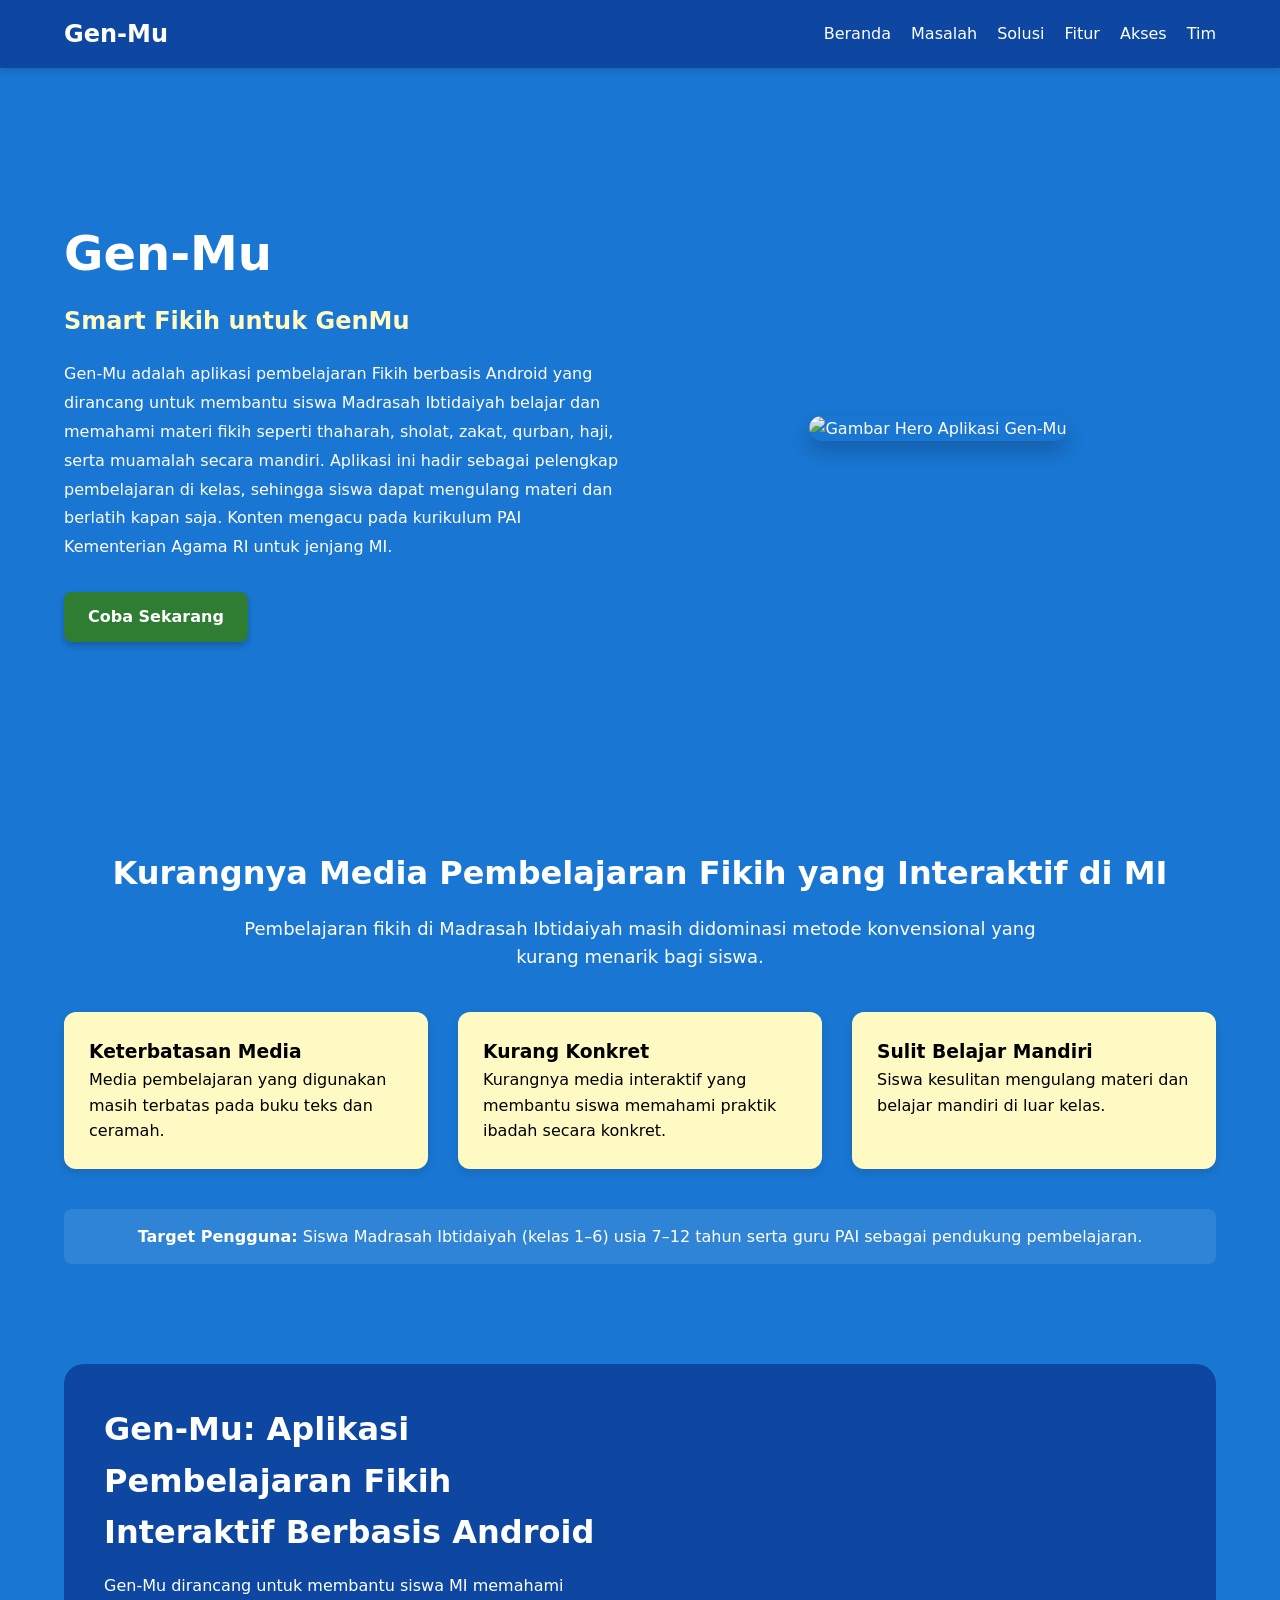
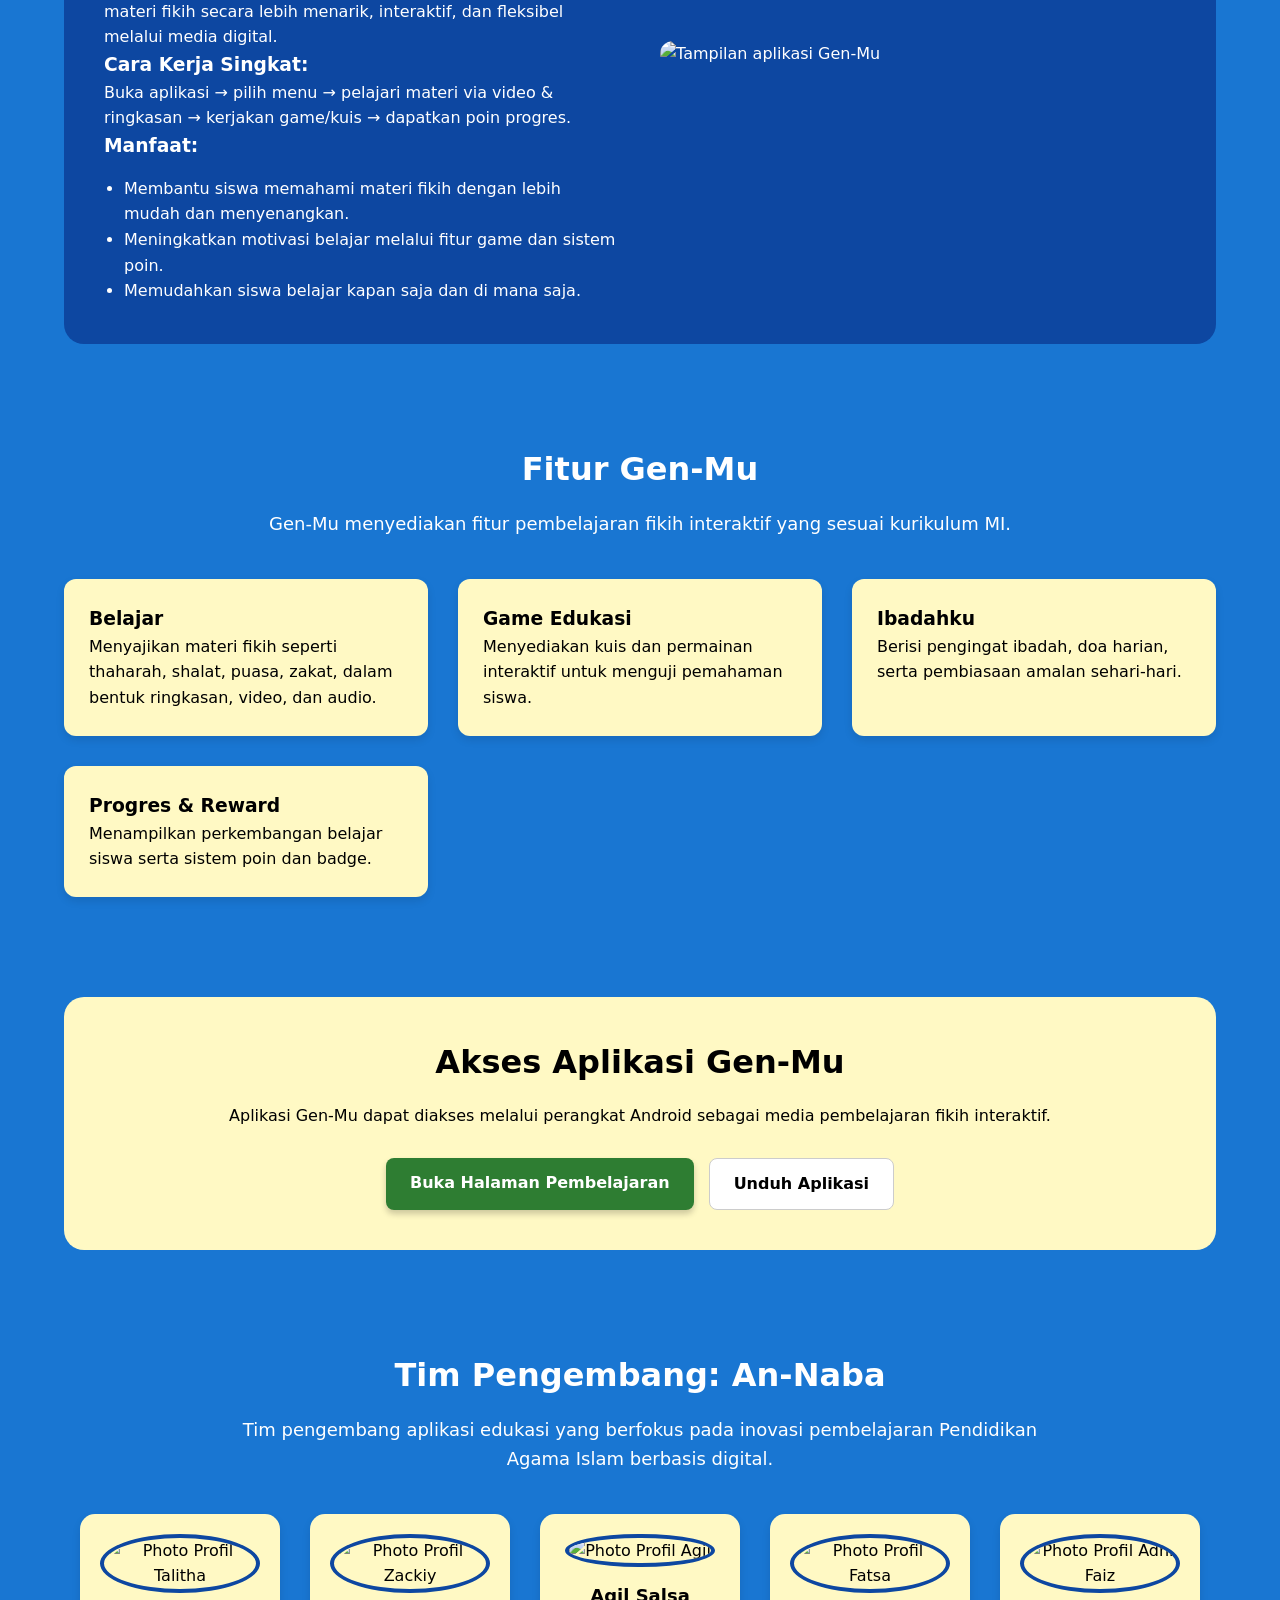
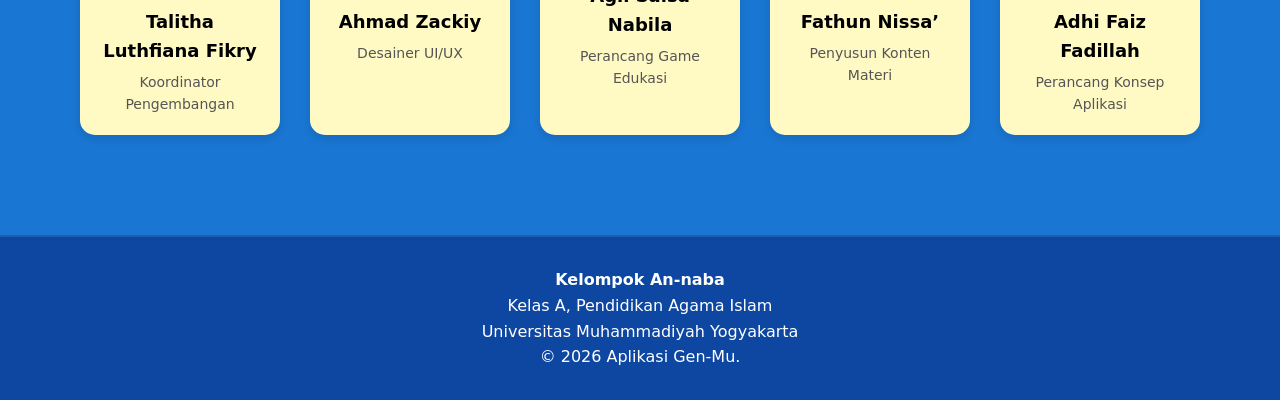
==== index.html @ 070e6cbf "Add files via upload" ====
<!DOCTYPE html>
<html lang="id">
<head>
    <meta charset="UTF-8">
    <meta name="viewport" content="width=device-width, initial-scale=1.0">
    <title>Gen-Mu | Smart Fikih untuk GenMu</title>
    <link rel="stylesheet" href="style.css">
</head>
<body>

    <nav class="navbar fade-in">
        <div class="logo">Gen-Mu</div>
        <div class="hamburger" id="hamburger">
            <span></span>
            <span></span>
            <span></span>
        </div>
        <ul class="nav-links" id="nav-links">
            <li><a href="#hero">Beranda</a></li>
            <li><a href="#masalah">Masalah</a></li>
            <li><a href="#solusi">Solusi</a></li>
            <li><a href="#fitur">Fitur</a></li>
            <li><a href="#akses">Akses</a></li>
            <li><a href="#tim">Tim</a></li>
        </ul>
    </nav>

    <section id="hero" class="hero fade-in">
        <div class="hero-content">
            <h1>Gen-Mu</h1>
            <h2>Smart Fikih untuk GenMu</h2>
            <p>Gen-Mu adalah aplikasi pembelajaran Fikih berbasis Android yang dirancang untuk membantu siswa Madrasah Ibtidaiyah belajar dan memahami materi fikih seperti thaharah, sholat, zakat, qurban, haji, serta muamalah secara mandiri. Aplikasi ini hadir sebagai pelengkap pembelajaran di kelas, sehingga siswa dapat mengulang materi dan berlatih kapan saja. Konten mengacu pada kurikulum PAI Kementerian Agama RI untuk jenjang MI.</p>
            <a href="#akses" class="btn btn-primary">Coba Sekarang</a>
        </div>
        <div class="hero-image">
            <img src="https://i.ibb.co.com/1fDVcxxZ/Mockup-1.png" alt="Gambar Hero Aplikasi Gen-Mu">
        </div>
    </section>

    <section id="masalah" class="masalah fade-in">
        <h2 class="section-title">Kurangnya Media Pembelajaran Fikih yang Interaktif di MI</h2>
        <p class="section-subtitle">Pembelajaran fikih di Madrasah Ibtidaiyah masih didominasi metode konvensional yang kurang menarik bagi siswa.</p>
        
        <div class="card-container">
            <div class="card">
                <h3>Keterbatasan Media</h3>
                <p>Media pembelajaran yang digunakan masih terbatas pada buku teks dan ceramah.</p>
            </div>
            <div class="card">
                <h3>Kurang Konkret</h3>
                <p>Kurangnya media interaktif yang membantu siswa memahami praktik ibadah secara konkret.</p>
            </div>
            <div class="card">
                <h3>Sulit Belajar Mandiri</h3>
                <p>Siswa kesulitan mengulang materi dan belajar mandiri di luar kelas.</p>
            </div>
        </div>
        <div class="target-pengguna">
            <strong>Target Pengguna:</strong> Siswa Madrasah Ibtidaiyah (kelas 1–6) usia 7–12 tahun serta guru PAI sebagai pendukung pembelajaran.
        </div>
    </section>

    <section id="solusi" class="solusi fade-in">
        <div class="solusi-content">
            <h2 class="section-title left-align">Gen-Mu: Aplikasi Pembelajaran Fikih Interaktif Berbasis Android</h2>
            <p>Gen-Mu dirancang untuk membantu siswa MI memahami materi fikih secara lebih menarik, interaktif, dan fleksibel melalui media digital.</p>
            
            <h3>Cara Kerja Singkat:</h3>
            <p>Buka aplikasi → pilih menu → pelajari materi via video & ringkasan → kerjakan game/kuis → dapatkan poin progres.</p>
            
            <h3>Manfaat:</h3>
            <ul>
                <li>Membantu siswa memahami materi fikih dengan lebih mudah dan menyenangkan.</li>
                <li>Meningkatkan motivasi belajar melalui fitur game dan sistem poin.</li>
                <li>Memudahkan siswa belajar kapan saja dan di mana saja.</li>
            </ul>
        </div>
        <div class="solusi-image">
            <img src="https://i.ibb.co.com/7tyzKcLX/Mockup.png" alt="Tampilan aplikasi Gen-Mu">
        </div>
    </section>

    <section id="fitur" class="fitur fade-in">
        <h2 class="section-title">Fitur Gen-Mu</h2>
        <p class="section-subtitle">Gen-Mu menyediakan fitur pembelajaran fikih interaktif yang sesuai kurikulum MI.</p>
        
        <div class="grid-container">
            <div class="card">
                <h3>Belajar</h3>
                <p>Menyajikan materi fikih seperti thaharah, shalat, puasa, zakat, dalam bentuk ringkasan, video, dan audio.</p>
            </div>
            <div class="card">
                <h3>Game Edukasi</h3>
                <p>Menyediakan kuis dan permainan interaktif untuk menguji pemahaman siswa.</p>
            </div>
            <div class="card">
                <h3>Ibadahku</h3>
                <p>Berisi pengingat ibadah, doa harian, serta pembiasaan amalan sehari-hari.</p>
            </div>
            <div class="card">
                <h3>Progres & Reward</h3>
                <p>Menampilkan perkembangan belajar siswa serta sistem poin dan badge.</p>
            </div>
        </div>
    </section>

    <section id="akses" class="akses fade-in">
        <h2 class="section-title">Akses Aplikasi Gen-Mu</h2>
        <p>Aplikasi Gen-Mu dapat diakses melalui perangkat Android sebagai media pembelajaran fikih interaktif.</p>
        <div class="btn-group">
            <a href="belajar.html" class="btn btn-primary">Buka Halaman Pembelajaran</a>
            <a href="#" class="btn btn-secondary">Unduh Aplikasi</a>
        </div>
    </section>

    <section id="tim" class="tim fade-in">
        <h2 class="section-title">Tim Pengembang: An-Naba</h2>
        <p class="section-subtitle">Tim pengembang aplikasi edukasi yang berfokus pada inovasi pembelajaran Pendidikan Agama Islam berbasis digital.</p>
        
        <div class="team-container">
            <div class="team-card">
                <img src="https://i.ibb.co.com/bgSdx4kd/Gambar-Whats-App-2025-11-27-pukul-20-53-47-1bafa72e-1.jpg" alt="Photo Profil Talitha">
                <h3>Talitha Luthfiana Fikry</h3>
                <p>Koordinator Pengembangan</p>
            </div>
            <div class="team-card">
                <img src="https://i.ibb.co.com/99Jbgrx2/Whats-App-Image-2026-04-27-at-07-52-18.jpg" alt="Photo Profil Zackiy">
                <h3>Ahmad Zackiy</h3>
                <p>Desainer UI/UX</p>
            </div>
            <div class="team-card">
                <img src="https://i.ibb.co.com/6R9L8zCX/Whats-App-Image-2026-04-27-at-07-54-19.jpg" alt="Photo Profil Agil">
                <h3>Agil Salsa Nabila</h3>
                <p>Perancang Game Edukasi</p>
            </div>
            <div class="team-card">
                <img src="https://i.ibb.co.com/KxWQjw3b/Whats-App-Image-2026-04-20-at-08-06-09.jpg" alt="Photo Profil Fatsa">
                <h3>Fathun Nissa’</h3>
                <p>Penyusun Konten Materi</p>
            </div>
            <div class="team-card">
                <img src="https://i.ibb.co.com/0yjbb5KD/Whats-App-Image-2026-04-20-at-08-09-34-1.jpg" alt="Photo Profil Adhi Faiz">
                <h3>Adhi Faiz Fadillah</h3>
                <p>Perancang Konsep Aplikasi</p>
            </div>
        </div>
    </section>

    <footer>
        <p><strong>Kelompok An-naba</strong></p>
        <p>Kelas A, Pendidikan Agama Islam</p>
        <p>Universitas Muhammadiyah Yogyakarta</p>
        <p>&copy; 2026 Aplikasi Gen-Mu.</p>
    </footer>

    <script src="script.js"></script>
</body>
</html>
---- style.css ----
/* VARIABEL WARNA */
:root {
    --primary-color: #0d47a1; 
    --secondary-color: #ffffff; 
    --accent-color: #2e7d32; 
    --bg-main: #1976d2; 
    --bg-card: #fff9c4; 
    --text-main: #ffffff; 
    --text-secondary: #000000; 
    --font-family: system-ui, -apple-system, sans-serif;
}

/* RESET & DASAR */
* {
    margin: 0;
    padding: 0;
    box-sizing: border-box;
}

body {
    font-family: var(--font-family);
    background-color: var(--bg-main);
    color: var(--text-main);
    line-height: 1.6;
    scroll-behavior: smooth;
}

/* ANIMASI MUNCUL OTOMATIS */
.fade-in {
    animation: fadeInAnimation 1s ease-out forwards;
}
@keyframes fadeInAnimation {
    0% { opacity: 0; transform: translateY(20px); }
    100% { opacity: 1; transform: translateY(0); }
}

/* NAVBAR */
.navbar {
    display: flex;
    justify-content: space-between;
    align-items: center;
    background-color: var(--primary-color);
    padding: 15px 5%;
    position: sticky;
    top: 0;
    z-index: 1000;
    box-shadow: 0 4px 6px rgba(0,0,0,0.1);
}
.navbar .logo { font-size: 24px; font-weight: bold; color: var(--secondary-color); }
.nav-links { list-style: none; display: flex; gap: 20px; }
.nav-links a { color: var(--secondary-color); text-decoration: none; font-weight: 500; transition: 0.3s ease; }
.nav-links a:hover { color: var(--bg-card); }
.hamburger { display: none; cursor: pointer; flex-direction: column; gap: 5px; }
.hamburger span { width: 25px; height: 3px; background-color: var(--secondary-color); transition: 0.3s; }

/* KOMPONEN UMUM */
section { padding: 60px 5%; }
.section-title { text-align: center; font-size: 32px; margin-bottom: 15px; color: var(--secondary-color); }
.section-subtitle { text-align: center; max-width: 800px; margin: 0 auto 40px auto; font-size: 18px; color: var(--secondary-color); }
.left-align { text-align: left; }
.btn { display: inline-block; padding: 12px 24px; text-decoration: none; border-radius: 8px; font-weight: bold; transition: all 0.3s ease; border: none; cursor: pointer; }
.btn-primary { background-color: var(--accent-color); color: var(--secondary-color); box-shadow: 0 4px 6px rgba(0,0,0,0.2); }
.btn-primary:hover { background-color: #1b5e20; transform: translateY(-2px); }
.btn-secondary { background-color: var(--secondary-color); color: var(--text-secondary); border: 1px solid #ccc; }
.btn-secondary:hover { background-color: #e0e0e0; }
.card { background-color: var(--bg-card); color: var(--text-secondary); padding: 25px; border-radius: 12px; box-shadow: 0 4px 8px rgba(0,0,0,0.1); transition: transform 0.3s ease; }
.card:hover { transform: translateY(-5px); }

/* LAYOUT SECTION */
.hero { display: flex; align-items: center; justify-content: space-between; min-height: 80vh; gap: 40px; }
.hero-content { flex: 1; }
.hero-content h1 { font-size: 48px; margin-bottom: 10px; }
.hero-content h2 { font-size: 24px; margin-bottom: 20px; color: var(--bg-card); }
.hero-content p { margin-bottom: 30px; font-size: 16px; line-height: 1.8; }
.hero-image { flex: 1; text-align: center; }
.hero-image img { max-width: 100%; border-radius: 15px; box-shadow: 0 10px 20px rgba(0,0,0,0.2); object-fit: cover; }

.card-container, .grid-container { display: grid; grid-template-columns: repeat(auto-fit, minmax(280px, 1fr)); gap: 30px; margin-top: 20px; }
.masalah .target-pengguna { margin-top: 40px; text-align: center; background-color: rgba(255, 255, 255, 0.1); padding: 15px; border-radius: 8px; }

.solusi { display: flex; align-items: center; gap: 40px; background-color: var(--primary-color); border-radius: 20px; margin: 40px 5%; padding: 40px; }
.solusi-content { flex: 1; }
.solusi-content ul { margin-top: 15px; padding-left: 20px; }
.solusi-image { flex: 1; }
.solusi-image img { width: 100%; border-radius: 15px; object-fit: cover; }

.akses { text-align: center; background-color: var(--bg-card); color: var(--text-secondary); margin: 40px 5%; border-radius: 20px; padding: 40px; }
.akses .section-title { color: var(--text-secondary); }
.btn-group { margin-top: 30px; display: flex; justify-content: center; gap: 15px; }

.team-container { display: flex; flex-wrap: wrap; justify-content: center; gap: 30px; }
.team-card { background-color: var(--bg-card); color: var(--text-secondary); width: 200px; padding: 20px; border-radius: 15px; text-align: center; box-shadow: 0 4px 8px rgba(0,0,0,0.1); }
.team-card img { width: 120px; height: 120px; border-radius: 50%; object-fit: cover; margin-bottom: 15px; border: 4px solid var(--primary-color); }
.team-card h3 { font-size: 18px; margin-bottom: 5px; }
.team-card p { font-size: 14px; color: #555; }

footer { background-color: var(--primary-color); text-align: center; padding: 30px 20px; margin-top: 40px; border-top: 2px solid rgba(255,255,255,0.1); }

/* LMS & MATERI BELAJAR */
.lms-container { display: flex; min-height: 100vh; background-color: var(--secondary-color); color: var(--text-secondary); align-items: flex-start; }
.lms-sidebar { width: 250px; background-color: var(--primary-color); color: var(--secondary-color); padding: 20px; box-shadow: 2px 0 5px rgba(0,0,0,0.1); position: sticky; top: 0; height: 100vh; overflow-y: auto; flex-shrink: 0; }
.lms-sidebar h2 { margin-bottom: 20px; font-size: 20px; border-bottom: 1px solid rgba(255,255,255,0.2); padding-bottom: 10px; }
.lms-sidebar ul { list-style: none; }
.lms-sidebar ul li { margin-bottom: 10px; }
.lms-sidebar ul li a { color: var(--secondary-color); text-decoration: none; display: block; padding: 8px; border-radius: 5px; transition: background 0.3s; }
.lms-sidebar ul li a:hover { background-color: rgba(255,255,255,0.1); }
.lms-content { flex: 1; padding: 40px; }
.lms-content h1 { color: var(--primary-color); margin-bottom: 10px; }
.materi-card { background-color: #f9f9f9; padding: 20px; border-radius: 10px; margin-bottom: 30px; border-left: 5px solid var(--accent-color); box-shadow: 0 2px 5px rgba(0,0,0,0.05);}

/* MEDIA EMBED RESPONSIVE */
.canva-container { position: relative; width: 100%; height: 0; padding-top: 56.25%; margin-top: 15px; border-radius: 8px; overflow: hidden; box-shadow: 0 2px 8px rgba(0,0,0,0.16); }
.canva-container iframe { position: absolute; width: 100%; height: 100%; top: 0; left: 0; border: none; }
.video-container { position: relative; width: 100%; padding-bottom: 56.25%; height: 0; border-radius: 8px; overflow: hidden; margin-top: 15px; box-shadow: 0 4px 8px rgba(0,0,0,0.1); }
.video-container iframe { position: absolute; top: 0; left: 0; width: 100%; height: 100%; border: none; }

.action-buttons { display: flex; gap: 15px; margin-top: 20px; flex-wrap: wrap; }
.canva-link { font-size: 14px; color: var(--primary-color); text-decoration: none; display: inline-block; margin-top: 8px; }
.canva-link:hover { text-decoration: underline; }

/* RESPONSIVE (HP & TABLET) */
@media (max-width: 768px) {
    .nav-links { display: none; flex-direction: column; width: 100%; position: absolute; top: 60px; left: 0; background-color: var(--primary-color); padding: 20px 0; text-align: center; }
    .nav-links.active { display: flex; }
    .hamburger { display: flex; }
    .hero { flex-direction: column; text-align: center; padding-top: 20px; }
    .solusi { flex-direction: column; padding: 30px; }
    .solusi-content, .solusi-content ul { text-align: left; }
    .btn-group { flex-direction: column; }
    .lms-container { flex-direction: column; }
    .lms-sidebar { width: 100%; height: auto; position: static; }
    .lms-content { padding: 20px; }
}
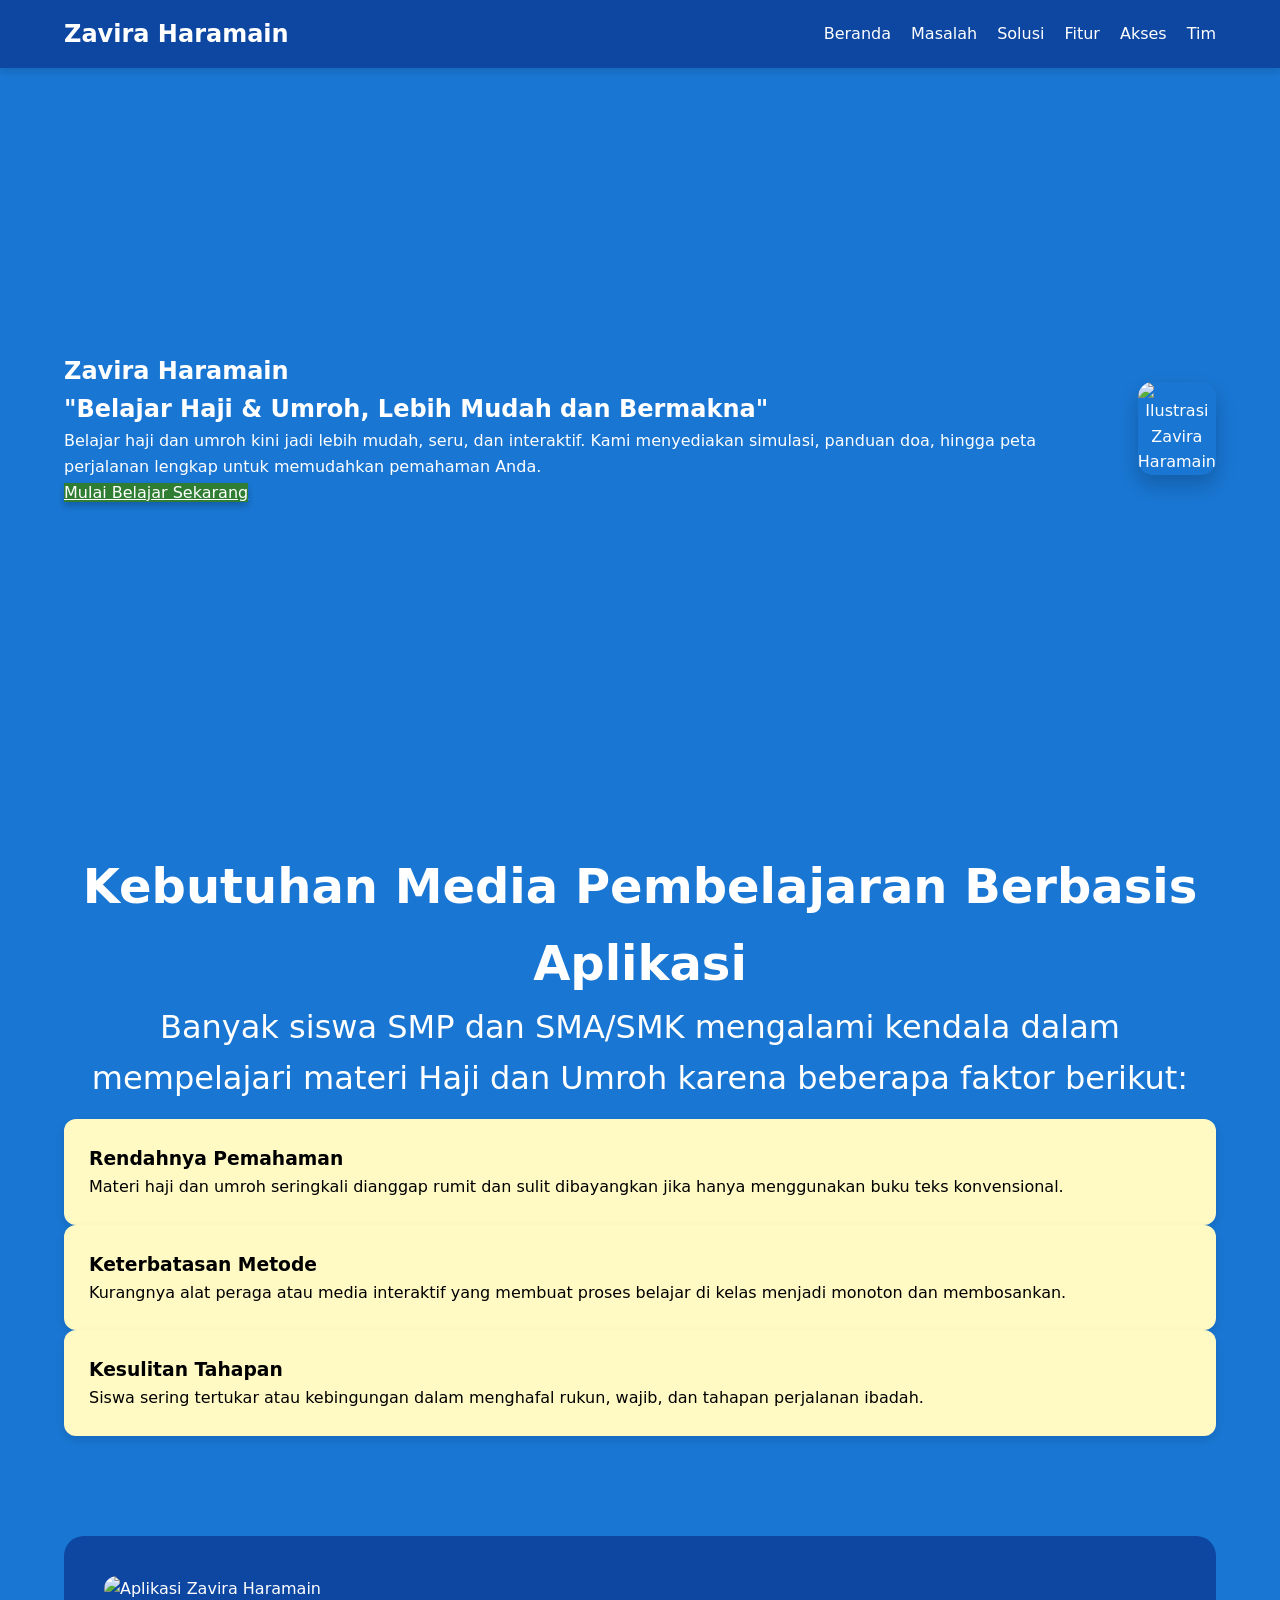
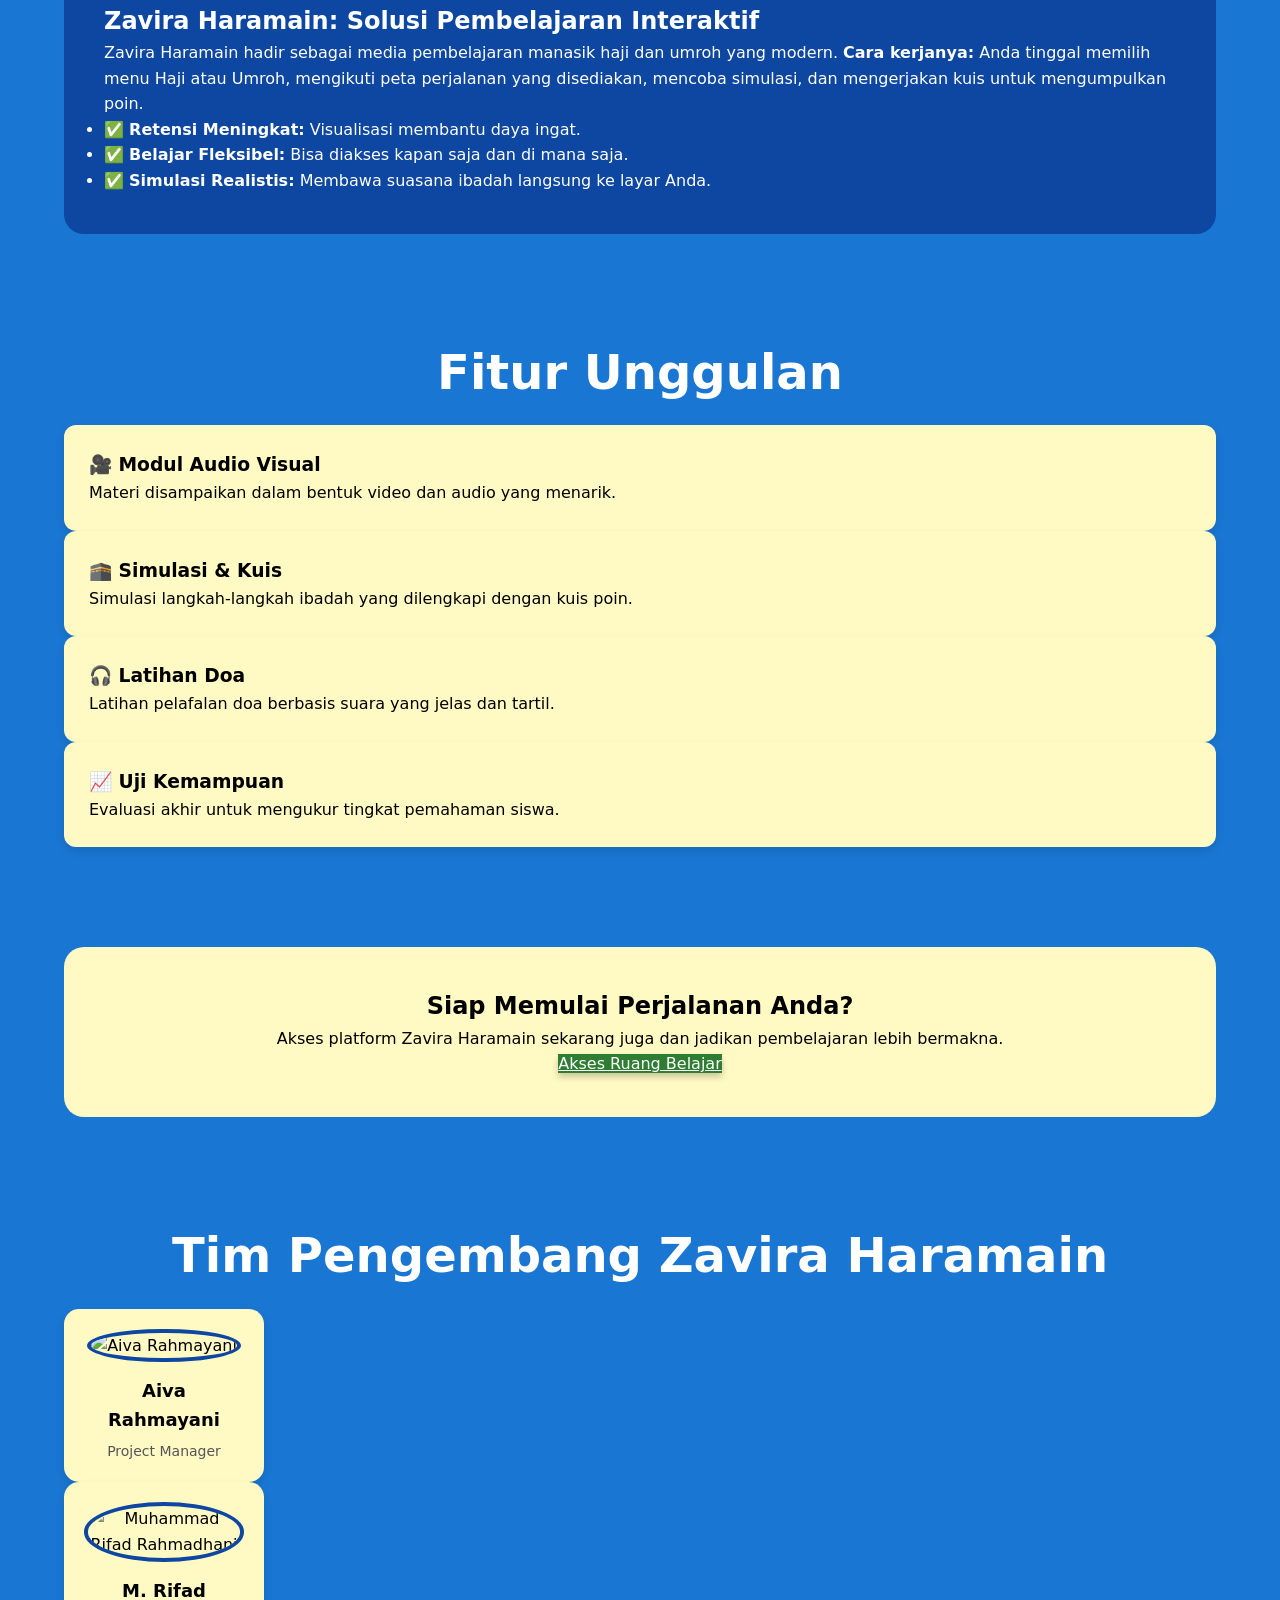
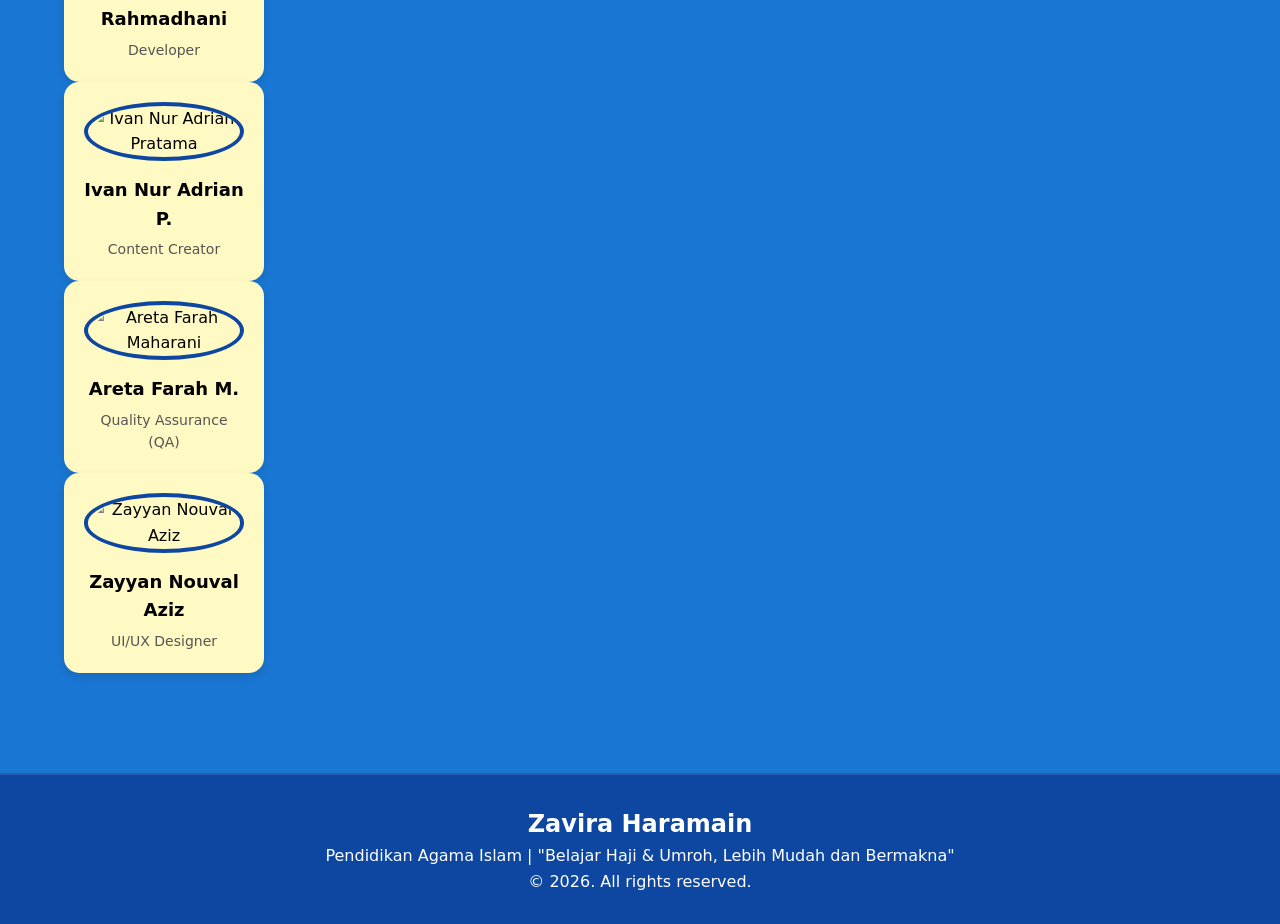
==== commit 59067877: "Update index.html" ====
--- a/index.html
+++ b/index.html
@@ -3,156 +3,147 @@
 <head>
     <meta charset="UTF-8">
     <meta name="viewport" content="width=device-width, initial-scale=1.0">
-    <title>Gen-Mu | Smart Fikih untuk GenMu</title>
+    <title>Zavira Haramain - Media Pembelajaran Haji & Umroh</title>
     <link rel="stylesheet" href="style.css">
 </head>
 <body>
 
-    <nav class="navbar fade-in">
-        <div class="logo">Gen-Mu</div>
-        <div class="hamburger" id="hamburger">
-            <span></span>
-            <span></span>
-            <span></span>
-        </div>
-        <ul class="nav-links" id="nav-links">
-            <li><a href="#hero">Beranda</a></li>
+    <nav class="navbar">
+        <div class="logo">Zavira Haramain</div>
+        <ul class="nav-links">
+            <li><a href="#beranda">Beranda</a></li>
             <li><a href="#masalah">Masalah</a></li>
             <li><a href="#solusi">Solusi</a></li>
             <li><a href="#fitur">Fitur</a></li>
-            <li><a href="#akses">Akses</a></li>
+            <li><a href="belajar.html" class="nav-akses">Akses</a></li>
             <li><a href="#tim">Tim</a></li>
         </ul>
+        <div class="hamburger">
+            <span class="bar"></span>
+            <span class="bar"></span>
+            <span class="bar"></span>
+        </div>
     </nav>
 
-    <section id="hero" class="hero fade-in">
-        <div class="hero-content">
-            <h1>Gen-Mu</h1>
-            <h2>Smart Fikih untuk GenMu</h2>
-            <p>Gen-Mu adalah aplikasi pembelajaran Fikih berbasis Android yang dirancang untuk membantu siswa Madrasah Ibtidaiyah belajar dan memahami materi fikih seperti thaharah, sholat, zakat, qurban, haji, serta muamalah secara mandiri. Aplikasi ini hadir sebagai pelengkap pembelajaran di kelas, sehingga siswa dapat mengulang materi dan berlatih kapan saja. Konten mengacu pada kurikulum PAI Kementerian Agama RI untuk jenjang MI.</p>
-            <a href="#akses" class="btn btn-primary">Coba Sekarang</a>
+    <section id="beranda" class="hero fade-in">
+        <div class="hero-text">
+            <h1>Zavira Haramain</h1>
+            <h2>"Belajar Haji & Umroh, Lebih Mudah dan Bermakna"</h2>
+            <p>Belajar haji dan umroh kini jadi lebih mudah, seru, dan interaktif. Kami menyediakan simulasi, panduan doa, hingga peta perjalanan lengkap untuk memudahkan pemahaman Anda.</p>
+            <a href="belajar.html" class="btn-primary">Mulai Belajar Sekarang</a>
         </div>
         <div class="hero-image">
-            <img src="https://i.ibb.co.com/1fDVcxxZ/Mockup-1.png" alt="Gambar Hero Aplikasi Gen-Mu">
+            <img src="https://i.ibb.co.com/VpjPpQhT/Chat-GPT-Image-May-4-2026-09-10-22-AM.png" alt="Ilustrasi Zavira Haramain">
         </div>
     </section>
 
-    <section id="masalah" class="masalah fade-in">
-        <h2 class="section-title">Kurangnya Media Pembelajaran Fikih yang Interaktif di MI</h2>
-        <p class="section-subtitle">Pembelajaran fikih di Madrasah Ibtidaiyah masih didominasi metode konvensional yang kurang menarik bagi siswa.</p>
-        
-        <div class="card-container">
+    <section id="masalah" class="masalah section-padding fade-in">
+        <div class="section-title">
+            <h2>Kebutuhan Media Pembelajaran Berbasis Aplikasi</h2>
+            <p>Banyak siswa SMP dan SMA/SMK mengalami kendala dalam mempelajari materi Haji dan Umroh karena beberapa faktor berikut:</p>
+        </div>
+        <div class="card-grid">
             <div class="card">
-                <h3>Keterbatasan Media</h3>
-                <p>Media pembelajaran yang digunakan masih terbatas pada buku teks dan ceramah.</p>
+                <h3>Rendahnya Pemahaman</h3>
+                <p>Materi haji dan umroh seringkali dianggap rumit dan sulit dibayangkan jika hanya menggunakan buku teks konvensional.</p>
             </div>
             <div class="card">
-                <h3>Kurang Konkret</h3>
-                <p>Kurangnya media interaktif yang membantu siswa memahami praktik ibadah secara konkret.</p>
+                <h3>Keterbatasan Metode</h3>
+                <p>Kurangnya alat peraga atau media interaktif yang membuat proses belajar di kelas menjadi monoton dan membosankan.</p>
             </div>
             <div class="card">
-                <h3>Sulit Belajar Mandiri</h3>
-                <p>Siswa kesulitan mengulang materi dan belajar mandiri di luar kelas.</p>
-            </div>
-        </div>
-        <div class="target-pengguna">
-            <strong>Target Pengguna:</strong> Siswa Madrasah Ibtidaiyah (kelas 1–6) usia 7–12 tahun serta guru PAI sebagai pendukung pembelajaran.
-        </div>
-    </section>
-
-    <section id="solusi" class="solusi fade-in">
-        <div class="solusi-content">
-            <h2 class="section-title left-align">Gen-Mu: Aplikasi Pembelajaran Fikih Interaktif Berbasis Android</h2>
-            <p>Gen-Mu dirancang untuk membantu siswa MI memahami materi fikih secara lebih menarik, interaktif, dan fleksibel melalui media digital.</p>
-            
-            <h3>Cara Kerja Singkat:</h3>
-            <p>Buka aplikasi → pilih menu → pelajari materi via video & ringkasan → kerjakan game/kuis → dapatkan poin progres.</p>
-            
-            <h3>Manfaat:</h3>
-            <ul>
-                <li>Membantu siswa memahami materi fikih dengan lebih mudah dan menyenangkan.</li>
-                <li>Meningkatkan motivasi belajar melalui fitur game dan sistem poin.</li>
-                <li>Memudahkan siswa belajar kapan saja dan di mana saja.</li>
-            </ul>
-        </div>
-        <div class="solusi-image">
-            <img src="https://i.ibb.co.com/7tyzKcLX/Mockup.png" alt="Tampilan aplikasi Gen-Mu">
-        </div>
-    </section>
-
-    <section id="fitur" class="fitur fade-in">
-        <h2 class="section-title">Fitur Gen-Mu</h2>
-        <p class="section-subtitle">Gen-Mu menyediakan fitur pembelajaran fikih interaktif yang sesuai kurikulum MI.</p>
-        
-        <div class="grid-container">
-            <div class="card">
-                <h3>Belajar</h3>
-                <p>Menyajikan materi fikih seperti thaharah, shalat, puasa, zakat, dalam bentuk ringkasan, video, dan audio.</p>
-            </div>
-            <div class="card">
-                <h3>Game Edukasi</h3>
-                <p>Menyediakan kuis dan permainan interaktif untuk menguji pemahaman siswa.</p>
-            </div>
-            <div class="card">
-                <h3>Ibadahku</h3>
-                <p>Berisi pengingat ibadah, doa harian, serta pembiasaan amalan sehari-hari.</p>
-            </div>
-            <div class="card">
-                <h3>Progres & Reward</h3>
-                <p>Menampilkan perkembangan belajar siswa serta sistem poin dan badge.</p>
+                <h3>Kesulitan Tahapan</h3>
+                <p>Siswa sering tertukar atau kebingungan dalam menghafal rukun, wajib, dan tahapan perjalanan ibadah.</p>
             </div>
         </div>
     </section>
 
-    <section id="akses" class="akses fade-in">
-        <h2 class="section-title">Akses Aplikasi Gen-Mu</h2>
-        <p>Aplikasi Gen-Mu dapat diakses melalui perangkat Android sebagai media pembelajaran fikih interaktif.</p>
-        <div class="btn-group">
-            <a href="belajar.html" class="btn btn-primary">Buka Halaman Pembelajaran</a>
-            <a href="#" class="btn btn-secondary">Unduh Aplikasi</a>
+    <section id="solusi" class="solusi section-padding fade-in">
+        <div class="solusi-container">
+            <div class="solusi-image">
+                <img src="https://i.ibb.co.com/tMdWK4Q1/Chat-GPT-Image-28-Apr-2026-22-01-22.png" alt="Aplikasi Zavira Haramain">
+            </div>
+            <div class="solusi-text">
+                <h2>Zavira Haramain: Solusi Pembelajaran Interaktif</h2>
+                <p>Zavira Haramain hadir sebagai media pembelajaran manasik haji dan umroh yang modern. <strong>Cara kerjanya:</strong> Anda tinggal memilih menu Haji atau Umroh, mengikuti peta perjalanan yang disediakan, mencoba simulasi, dan mengerjakan kuis untuk mengumpulkan poin.</p>
+                <ul>
+                    <li>✅ <strong>Retensi Meningkat:</strong> Visualisasi membantu daya ingat.</li>
+                    <li>✅ <strong>Belajar Fleksibel:</strong> Bisa diakses kapan saja dan di mana saja.</li>
+                    <li>✅ <strong>Simulasi Realistis:</strong> Membawa suasana ibadah langsung ke layar Anda.</li>
+                </ul>
+            </div>
         </div>
     </section>
 
-    <section id="tim" class="tim fade-in">
-        <h2 class="section-title">Tim Pengembang: An-Naba</h2>
-        <p class="section-subtitle">Tim pengembang aplikasi edukasi yang berfokus pada inovasi pembelajaran Pendidikan Agama Islam berbasis digital.</p>
-        
-        <div class="team-container">
+    <section id="fitur" class="fitur section-padding fade-in">
+        <div class="section-title">
+            <h2>Fitur Unggulan</h2>
+        </div>
+        <div class="card-grid">
+            <div class="card">
+                <h3>🎥 Modul Audio Visual</h3>
+                <p>Materi disampaikan dalam bentuk video dan audio yang menarik.</p>
+            </div>
+            <div class="card">
+                <h3>🕋 Simulasi & Kuis</h3>
+                <p>Simulasi langkah-langkah ibadah yang dilengkapi dengan kuis poin.</p>
+            </div>
+            <div class="card">
+                <h3>🎧 Latihan Doa</h3>
+                <p>Latihan pelafalan doa berbasis suara yang jelas dan tartil.</p>
+            </div>
+            <div class="card">
+                <h3>📈 Uji Kemampuan</h3>
+                <p>Evaluasi akhir untuk mengukur tingkat pemahaman siswa.</p>
+            </div>
+        </div>
+    </section>
+
+    <section class="akses section-padding fade-in text-center">
+        <h2>Siap Memulai Perjalanan Anda?</h2>
+        <p>Akses platform Zavira Haramain sekarang juga dan jadikan pembelajaran lebih bermakna.</p>
+        <a href="belajar.html" class="btn-primary">Akses Ruang Belajar</a>
+    </section>
+
+    <section id="tim" class="tim section-padding fade-in">
+        <div class="section-title">
+            <h2>Tim Pengembang Zavira Haramain</h2>
+        </div>
+        <div class="team-grid">
             <div class="team-card">
-                <img src="https://i.ibb.co.com/bgSdx4kd/Gambar-Whats-App-2025-11-27-pukul-20-53-47-1bafa72e-1.jpg" alt="Photo Profil Talitha">
-                <h3>Talitha Luthfiana Fikry</h3>
-                <p>Koordinator Pengembangan</p>
+                <img src="https://via.placeholder.com/150" alt="Aiva Rahmayani">
+                <h3>Aiva Rahmayani</h3>
+                <p>Project Manager</p>
             </div>
             <div class="team-card">
-                <img src="https://i.ibb.co.com/99Jbgrx2/Whats-App-Image-2026-04-27-at-07-52-18.jpg" alt="Photo Profil Zackiy">
-                <h3>Ahmad Zackiy</h3>
-                <p>Desainer UI/UX</p>
+                <img src="https://via.placeholder.com/150" alt="Muhammad Rifad Rahmadhani">
+                <h3>M. Rifad Rahmadhani</h3>
+                <p>Developer</p>
             </div>
             <div class="team-card">
-                <img src="https://i.ibb.co.com/6R9L8zCX/Whats-App-Image-2026-04-27-at-07-54-19.jpg" alt="Photo Profil Agil">
-                <h3>Agil Salsa Nabila</h3>
-                <p>Perancang Game Edukasi</p>
+                <img src="https://via.placeholder.com/150" alt="Ivan Nur Adrian Pratama">
+                <h3>Ivan Nur Adrian P.</h3>
+                <p>Content Creator</p>
             </div>
             <div class="team-card">
-                <img src="https://i.ibb.co.com/KxWQjw3b/Whats-App-Image-2026-04-20-at-08-06-09.jpg" alt="Photo Profil Fatsa">
-                <h3>Fathun Nissa’</h3>
-                <p>Penyusun Konten Materi</p>
+                <img src="https://via.placeholder.com/150" alt="Areta Farah Maharani">
+                <h3>Areta Farah M.</h3>
+                <p>Quality Assurance (QA)</p>
             </div>
             <div class="team-card">
-                <img src="https://i.ibb.co.com/0yjbb5KD/Whats-App-Image-2026-04-20-at-08-09-34-1.jpg" alt="Photo Profil Adhi Faiz">
-                <h3>Adhi Faiz Fadillah</h3>
-                <p>Perancang Konsep Aplikasi</p>
+                <img src="https://via.placeholder.com/150" alt="Zayyan Nouval Aziz">
+                <h3>Zayyan Nouval Aziz</h3>
+                <p>UI/UX Designer</p>
             </div>
         </div>
     </section>
 
     <footer>
-        <p><strong>Kelompok An-naba</strong></p>
-        <p>Kelas A, Pendidikan Agama Islam</p>
-        <p>Universitas Muhammadiyah Yogyakarta</p>
-        <p>&copy; 2026 Aplikasi Gen-Mu.</p>
+        <h2>Zavira Haramain</h2>
+        <p>Pendidikan Agama Islam | "Belajar Haji & Umroh, Lebih Mudah dan Bermakna"</p>
+        <p>&copy; 2026. All rights reserved.</p>
     </footer>
 
     <script src="script.js"></script>
 </body>
-</html>+</html>
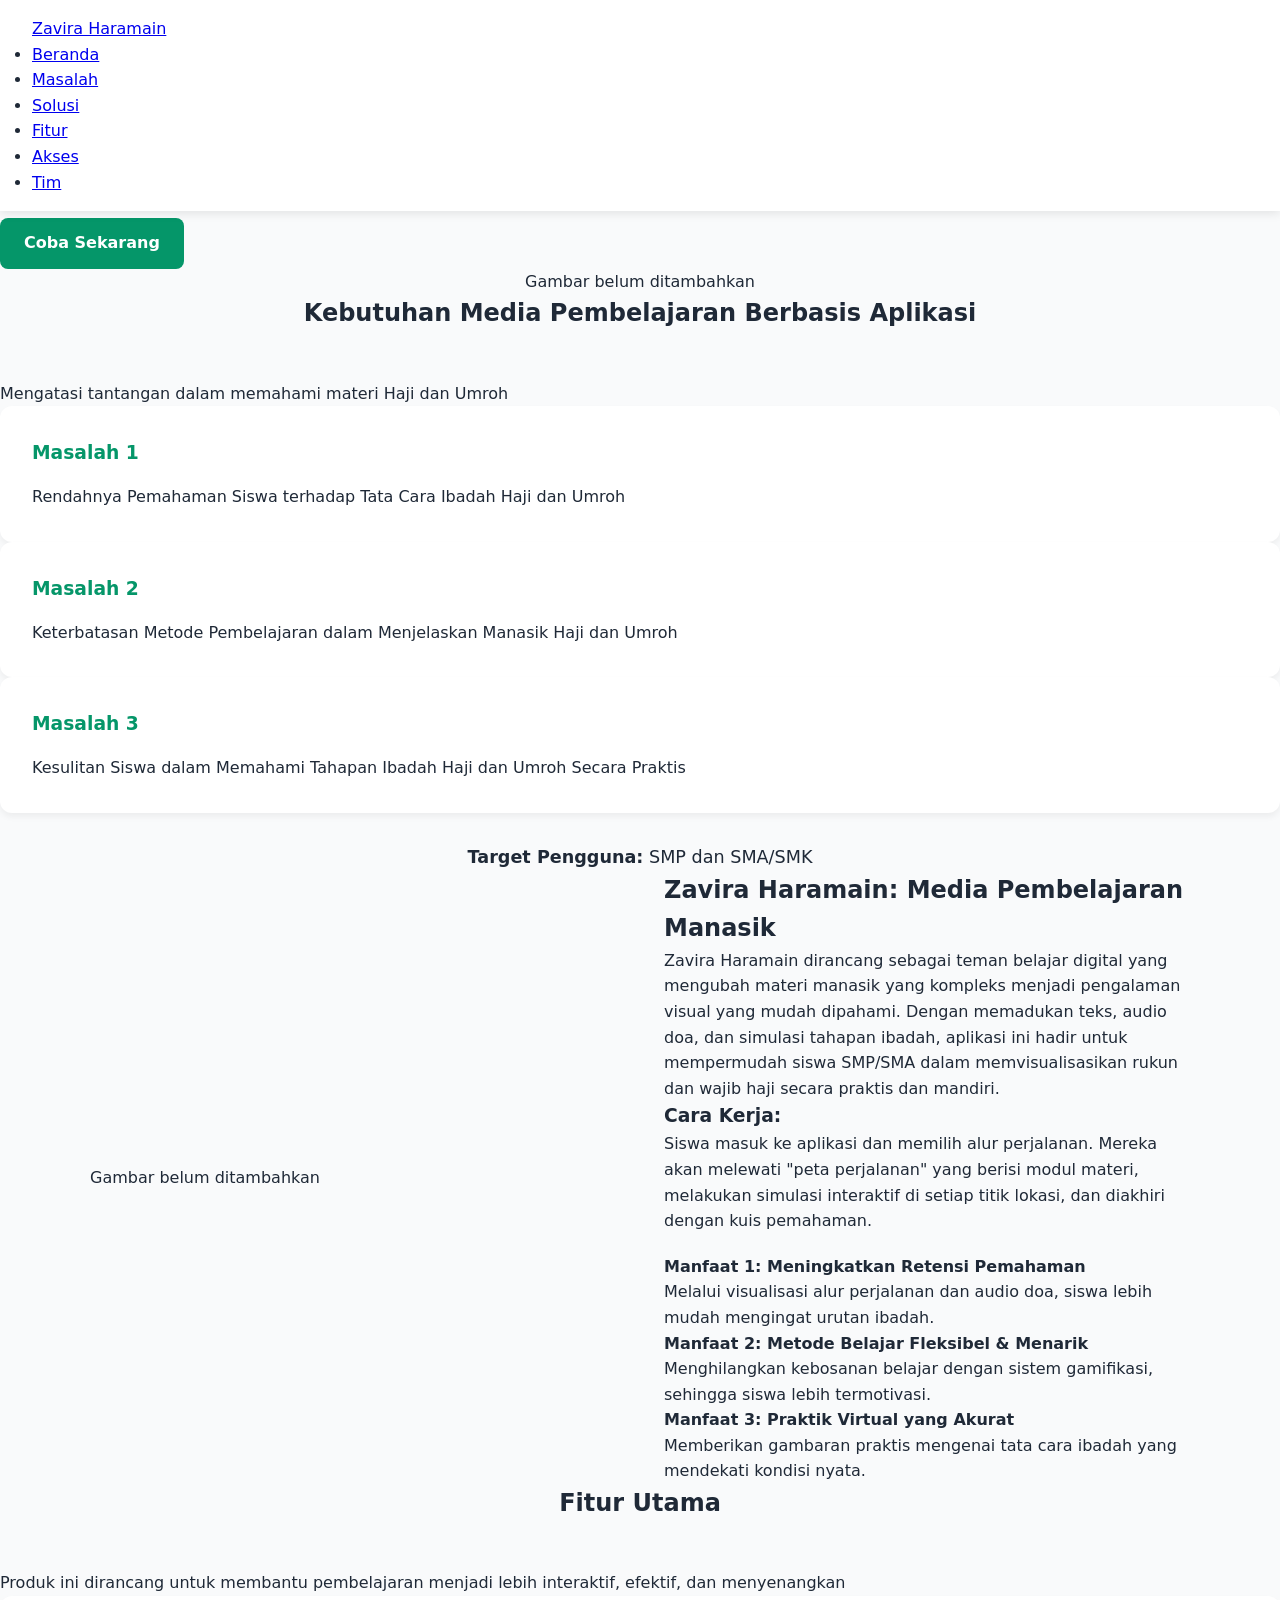
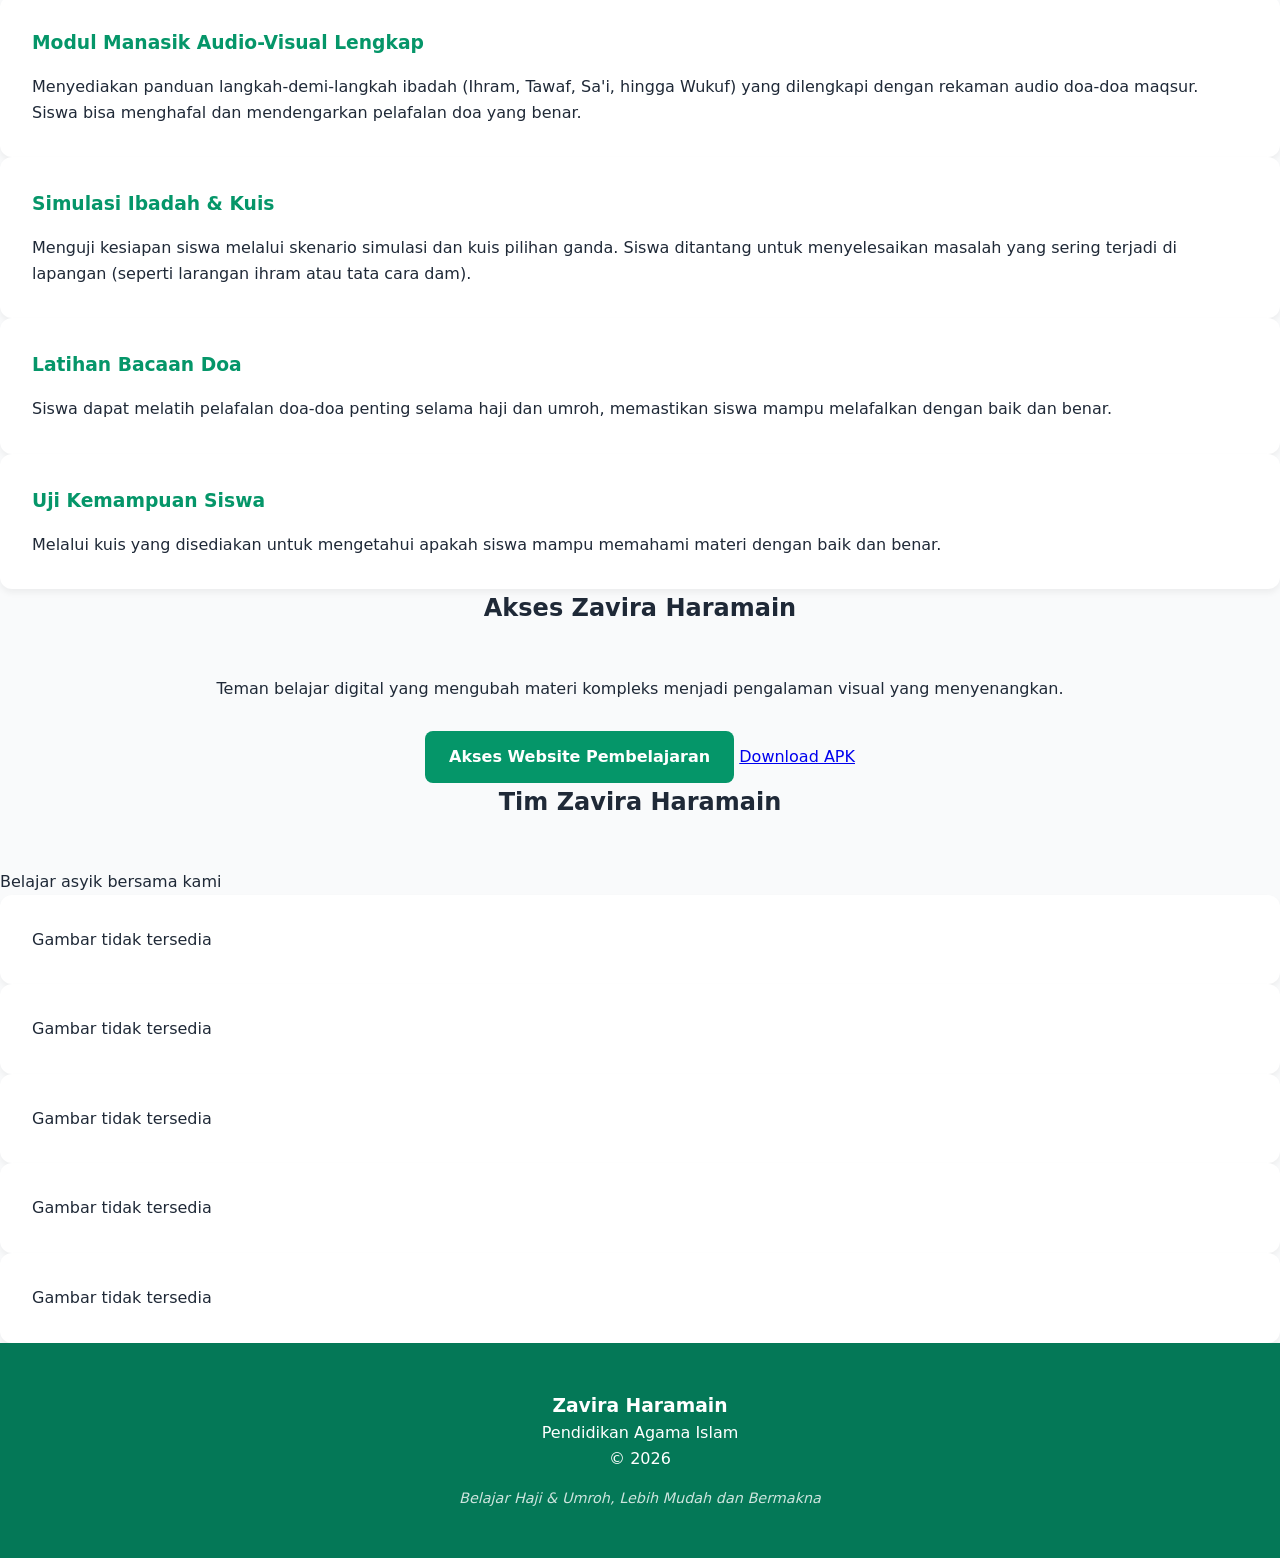
==== commit 6f17d1a4: "Update index.html" ====
--- a/index.html
+++ b/index.html
@@ -3,145 +3,175 @@
 <head>
     <meta charset="UTF-8">
     <meta name="viewport" content="width=device-width, initial-scale=1.0">
-    <title>Zavira Haramain - Media Pembelajaran Haji & Umroh</title>
+    <title>Zavira Haramain - Belajar Haji & Umroh</title>
     <link rel="stylesheet" href="style.css">
 </head>
 <body>
 
     <nav class="navbar">
-        <div class="logo">Zavira Haramain</div>
-        <ul class="nav-links">
-            <li><a href="#beranda">Beranda</a></li>
-            <li><a href="#masalah">Masalah</a></li>
-            <li><a href="#solusi">Solusi</a></li>
-            <li><a href="#fitur">Fitur</a></li>
-            <li><a href="belajar.html" class="nav-akses">Akses</a></li>
-            <li><a href="#tim">Tim</a></li>
-        </ul>
-        <div class="hamburger">
-            <span class="bar"></span>
-            <span class="bar"></span>
-            <span class="bar"></span>
+        <div class="nav-container">
+            <a href="#beranda" class="nav-logo">Zavira Haramain</a>
+            <button class="hamburger" id="hamburger" aria-label="Toggle Menu">
+                <span class="bar"></span>
+                <span class="bar"></span>
+                <span class="bar"></span>
+            </button>
+            <ul class="nav-menu" id="nav-menu">
+                <li><a href="#beranda" class="nav-link">Beranda</a></li>
+                <li><a href="#masalah" class="nav-link">Masalah</a></li>
+                <li><a href="#solusi" class="nav-link">Solusi</a></li>
+                <li><a href="#fitur" class="nav-link">Fitur</a></li>
+                <li><a href="#akses" class="nav-link">Akses</a></li>
+                <li><a href="#tim" class="nav-link">Tim</a></li>
+            </ul>
         </div>
     </nav>
 
-    <section id="beranda" class="hero fade-in">
-        <div class="hero-text">
-            <h1>Zavira Haramain</h1>
-            <h2>"Belajar Haji & Umroh, Lebih Mudah dan Bermakna"</h2>
-            <p>Belajar haji dan umroh kini jadi lebih mudah, seru, dan interaktif. Kami menyediakan simulasi, panduan doa, hingga peta perjalanan lengkap untuk memudahkan pemahaman Anda.</p>
-            <a href="belajar.html" class="btn-primary">Mulai Belajar Sekarang</a>
-        </div>
-        <div class="hero-image">
-            <img src="https://i.ibb.co.com/VpjPpQhT/Chat-GPT-Image-May-4-2026-09-10-22-AM.png" alt="Ilustrasi Zavira Haramain">
-        </div>
-    </section>
-
-    <section id="masalah" class="masalah section-padding fade-in">
-        <div class="section-title">
-            <h2>Kebutuhan Media Pembelajaran Berbasis Aplikasi</h2>
-            <p>Banyak siswa SMP dan SMA/SMK mengalami kendala dalam mempelajari materi Haji dan Umroh karena beberapa faktor berikut:</p>
-        </div>
-        <div class="card-grid">
-            <div class="card">
-                <h3>Rendahnya Pemahaman</h3>
-                <p>Materi haji dan umroh seringkali dianggap rumit dan sulit dibayangkan jika hanya menggunakan buku teks konvensional.</p>
+    <section id="beranda" class="hero-section">
+        <div class="container hero-container">
+            <div class="hero-text animate-on-scroll">
+                <h1>Zavira Haramain</h1>
+                <p class="tagline">“Belajar Haji & Umroh, Lebih Mudah dan Bermakna”</p>
+                <p class="deskripsi">Belajar haji dan umroh kini jadi lebih mudah, seru, dan interaktif! Aplikasi ini hadir sebagai solusi pembelajaran digital yang membantu siswa memahami setiap tahapan ibadah haji dan umroh dengan cara yang sederhana dan menyenangkan.</p>
+                <a href="#akses" class="btn btn-primary">Coba Sekarang</a>
             </div>
-            <div class="card">
-                <h3>Keterbatasan Metode</h3>
-                <p>Kurangnya alat peraga atau media interaktif yang membuat proses belajar di kelas menjadi monoton dan membosankan.</p>
-            </div>
-            <div class="card">
-                <h3>Kesulitan Tahapan</h3>
-                <p>Siswa sering tertukar atau kebingungan dalam menghafal rukun, wajib, dan tahapan perjalanan ibadah.</p>
+            <div class="hero-image animate-on-scroll">
+                <img src="https://i.ibb.co.com/VpjPpQhT/Chat-GPT-Image-May-4-2026-09-10-22-AM.png" alt="gambar utama" onerror="this.style.display='none'; this.parentElement.innerHTML='<div class=\'img-fallback\'>Gambar belum ditambahkan</div>';">
             </div>
         </div>
     </section>
 
-    <section id="solusi" class="solusi section-padding fade-in">
-        <div class="solusi-container">
-            <div class="solusi-image">
-                <img src="https://i.ibb.co.com/tMdWK4Q1/Chat-GPT-Image-28-Apr-2026-22-01-22.png" alt="Aplikasi Zavira Haramain">
+    <section id="masalah" class="section">
+        <div class="container">
+            <h2 class="section-title animate-on-scroll">Kebutuhan Media Pembelajaran Berbasis Aplikasi</h2>
+            <p class="section-subtitle animate-on-scroll">Mengatasi tantangan dalam memahami materi Haji dan Umroh</p>
+            <div class="card-grid-3">
+                <div class="card animate-on-scroll">
+                    <h3>Masalah 1</h3>
+                    <p>Rendahnya Pemahaman Siswa terhadap Tata Cara Ibadah Haji dan Umroh</p>
+                </div>
+                <div class="card animate-on-scroll">
+                    <h3>Masalah 2</h3>
+                    <p>Keterbatasan Metode Pembelajaran dalam Menjelaskan Manasik Haji dan Umroh</p>
+                </div>
+                <div class="card animate-on-scroll">
+                    <h3>Masalah 3</h3>
+                    <p>Kesulitan Siswa dalam Memahami Tahapan Ibadah Haji dan Umroh Secara Praktis</p>
+                </div>
             </div>
-            <div class="solusi-text">
-                <h2>Zavira Haramain: Solusi Pembelajaran Interaktif</h2>
-                <p>Zavira Haramain hadir sebagai media pembelajaran manasik haji dan umroh yang modern. <strong>Cara kerjanya:</strong> Anda tinggal memilih menu Haji atau Umroh, mengikuti peta perjalanan yang disediakan, mencoba simulasi, dan mengerjakan kuis untuk mengumpulkan poin.</p>
-                <ul>
-                    <li>✅ <strong>Retensi Meningkat:</strong> Visualisasi membantu daya ingat.</li>
-                    <li>✅ <strong>Belajar Fleksibel:</strong> Bisa diakses kapan saja dan di mana saja.</li>
-                    <li>✅ <strong>Simulasi Realistis:</strong> Membawa suasana ibadah langsung ke layar Anda.</li>
-                </ul>
+            <p class="target-user animate-on-scroll" style="text-align: center; margin-top: 30px; font-size: 1.1rem;"><strong>Target Pengguna:</strong> SMP dan SMA/SMK</p>
+        </div>
+    </section>
+
+    <section id="solusi" class="section section-alt">
+        <div class="container solusi-container">
+            <div class="solusi-image animate-on-scroll">
+                <img src="https://i.ibb.co.com/tMdWK4Q1/Chat-GPT-Image-28-Apr-2026-22-01-22.png" alt="Solusi Pembelajaran" onerror="this.style.display='none'; this.parentElement.innerHTML='<div class=\'img-fallback\'>Gambar belum ditambahkan</div>';">
+            </div>
+            <div class="solusi-text animate-on-scroll">
+                <h2>Zavira Haramain: Media Pembelajaran Manasik</h2>
+                <p>Zavira Haramain dirancang sebagai teman belajar digital yang mengubah materi manasik yang kompleks menjadi pengalaman visual yang mudah dipahami. Dengan memadukan teks, audio doa, dan simulasi tahapan ibadah, aplikasi ini hadir untuk mempermudah siswa SMP/SMA dalam memvisualisasikan rukun dan wajib haji secara praktis dan mandiri.</p>
+                
+                <h3>Cara Kerja:</h3>
+                <p style="margin-bottom: 20px;">Siswa masuk ke aplikasi dan memilih alur perjalanan. Mereka akan melewati "peta perjalanan" yang berisi modul materi, melakukan simulasi interaktif di setiap titik lokasi, dan diakhiri dengan kuis pemahaman.</p>
+
+                <div class="manfaat-list">
+                    <div class="manfaat-item">
+                        <strong>Manfaat 1: Meningkatkan Retensi Pemahaman</strong>
+                        <p>Melalui visualisasi alur perjalanan dan audio doa, siswa lebih mudah mengingat urutan ibadah.</p>
+                    </div>
+                    <div class="manfaat-item">
+                        <strong>Manfaat 2: Metode Belajar Fleksibel & Menarik</strong>
+                        <p>Menghilangkan kebosanan belajar dengan sistem gamifikasi, sehingga siswa lebih termotivasi.</p>
+                    </div>
+                    <div class="manfaat-item">
+                        <strong>Manfaat 3: Praktik Virtual yang Akurat</strong>
+                        <p>Memberikan gambaran praktis mengenai tata cara ibadah yang mendekati kondisi nyata.</p>
+                    </div>
+                </div>
             </div>
         </div>
     </section>
 
-    <section id="fitur" class="fitur section-padding fade-in">
-        <div class="section-title">
-            <h2>Fitur Unggulan</h2>
-        </div>
-        <div class="card-grid">
-            <div class="card">
-                <h3>🎥 Modul Audio Visual</h3>
-                <p>Materi disampaikan dalam bentuk video dan audio yang menarik.</p>
-            </div>
-            <div class="card">
-                <h3>🕋 Simulasi & Kuis</h3>
-                <p>Simulasi langkah-langkah ibadah yang dilengkapi dengan kuis poin.</p>
-            </div>
-            <div class="card">
-                <h3>🎧 Latihan Doa</h3>
-                <p>Latihan pelafalan doa berbasis suara yang jelas dan tartil.</p>
-            </div>
-            <div class="card">
-                <h3>📈 Uji Kemampuan</h3>
-                <p>Evaluasi akhir untuk mengukur tingkat pemahaman siswa.</p>
+    <section id="fitur" class="section">
+        <div class="container">
+            <h2 class="section-title animate-on-scroll">Fitur Utama</h2>
+            <p class="section-subtitle animate-on-scroll">Produk ini dirancang untuk membantu pembelajaran menjadi lebih interaktif, efektif, dan menyenangkan</p>
+            
+            <div class="card-grid-4">
+                <div class="card fitur-card animate-on-scroll">
+                    <h3>Modul Manasik Audio-Visual Lengkap</h3>
+                    <p>Menyediakan panduan langkah-demi-langkah ibadah (Ihram, Tawaf, Sa'i, hingga Wukuf) yang dilengkapi dengan rekaman audio doa-doa maqsur. Siswa bisa menghafal dan mendengarkan pelafalan doa yang benar.</p>
+                </div>
+                <div class="card fitur-card animate-on-scroll">
+                    <h3>Simulasi Ibadah & Kuis</h3>
+                    <p>Menguji kesiapan siswa melalui skenario simulasi dan kuis pilihan ganda. Siswa ditantang untuk menyelesaikan masalah yang sering terjadi di lapangan (seperti larangan ihram atau tata cara dam).</p>
+                </div>
+                <div class="card fitur-card animate-on-scroll">
+                    <h3>Latihan Bacaan Doa</h3>
+                    <p>Siswa dapat melatih pelafalan doa-doa penting selama haji dan umroh, memastikan siswa mampu melafalkan dengan baik dan benar.</p>
+                </div>
+                <div class="card fitur-card animate-on-scroll">
+                    <h3>Uji Kemampuan Siswa</h3>
+                    <p>Melalui kuis yang disediakan untuk mengetahui apakah siswa mampu memahami materi dengan baik dan benar.</p>
+                </div>
             </div>
         </div>
     </section>
 
-    <section class="akses section-padding fade-in text-center">
-        <h2>Siap Memulai Perjalanan Anda?</h2>
-        <p>Akses platform Zavira Haramain sekarang juga dan jadikan pembelajaran lebih bermakna.</p>
-        <a href="belajar.html" class="btn-primary">Akses Ruang Belajar</a>
-    </section>
-
-    <section id="tim" class="tim section-padding fade-in">
-        <div class="section-title">
-            <h2>Tim Pengembang Zavira Haramain</h2>
-        </div>
-        <div class="team-grid">
-            <div class="team-card">
-                <img src="https://via.placeholder.com/150" alt="Aiva Rahmayani">
-                <h3>Aiva Rahmayani</h3>
-                <p>Project Manager</p>
-            </div>
-            <div class="team-card">
-                <img src="https://via.placeholder.com/150" alt="Muhammad Rifad Rahmadhani">
-                <h3>M. Rifad Rahmadhani</h3>
-                <p>Developer</p>
-            </div>
-            <div class="team-card">
-                <img src="https://via.placeholder.com/150" alt="Ivan Nur Adrian Pratama">
-                <h3>Ivan Nur Adrian P.</h3>
-                <p>Content Creator</p>
-            </div>
-            <div class="team-card">
-                <img src="https://via.placeholder.com/150" alt="Areta Farah Maharani">
-                <h3>Areta Farah M.</h3>
-                <p>Quality Assurance (QA)</p>
-            </div>
-            <div class="team-card">
-                <img src="https://via.placeholder.com/150" alt="Zayyan Nouval Aziz">
-                <h3>Zayyan Nouval Aziz</h3>
-                <p>UI/UX Designer</p>
+    <section id="akses" class="section section-alt">
+        <div class="container text-center animate-on-scroll">
+            <h2 class="section-title">Akses Zavira Haramain</h2>
+            <p class="section-subtitle" style="margin-bottom: 30px;">Teman belajar digital yang mengubah materi kompleks menjadi pengalaman visual yang menyenangkan.</p>
+            <div class="cta-buttons">
+                <a href="belajar.html" class="btn btn-primary">Akses Website Pembelajaran</a>
+                <a href="#" class="btn btn-secondary">Download APK</a>
             </div>
         </div>
     </section>
 
-    <footer>
-        <h2>Zavira Haramain</h2>
-        <p>Pendidikan Agama Islam | "Belajar Haji & Umroh, Lebih Mudah dan Bermakna"</p>
-        <p>&copy; 2026. All rights reserved.</p>
+    <section id="tim" class="section">
+        <div class="container">
+            <h2 class="section-title animate-on-scroll">Tim Zavira Haramain</h2>
+            <p class="section-subtitle animate-on-scroll">Belajar asyik bersama kami</p>
+            
+            <div class="card-grid-5">
+                <div class="card tim-card animate-on-scroll">
+                    <img src="https://i.ibb.co.com/hRMTFq5f/Whats-App-Image-2026-04-20-at-08-05-43.jpg" alt="Aiva Rahmayani" onerror="this.style.display='none'; this.parentElement.innerHTML='<div class=\'img-fallback\'>Gambar tidak tersedia</div>';">
+                    <h3>Aiva Rahmayani</h3>
+                    <p>Project Manager</p>
+                </div>
+                <div class="card tim-card animate-on-scroll">
+                    <img src="https://i.ibb.co.com/DgbrDnhr/foto-rifad.jpg" alt="Muhammad Rifad" onerror="this.style.display='none'; this.parentElement.innerHTML='<div class=\'img-fallback\'>Gambar tidak tersedia</div>';">
+                    <h3>M. Rifad Rahmadhani</h3>
+                    <p>Pengembang Aplikasi</p>
+                </div>
+                <div class="card tim-card animate-on-scroll">
+                    <img src="https://i.ibb.co.com/xq7KNdT9/Whats-App-Image-2026-04-20-at-08-05-28-1.jpg" alt="Ivan Nur" onerror="this.style.display='none'; this.parentElement.innerHTML='<div class=\'img-fallback\'>Gambar tidak tersedia</div>';">
+                    <h3>Ivan Nur Adrian P.</h3>
+                    <p>Content Developer</p>
+                </div>
+                <div class="card tim-card animate-on-scroll">
+                    <img src="https://i.ibb.co.com/ZRxQ8wc7/Whats-App-Image-2026-04-20-at-07-52-37.jpg" alt="Areta Farah" onerror="this.style.display='none'; this.parentElement.innerHTML='<div class=\'img-fallback\'>Gambar tidak tersedia</div>';">
+                    <h3>Areta Farah M.</h3>
+                    <p>QA & Tester</p>
+                </div>
+                <div class="card tim-card animate-on-scroll">
+                    <img src="https://i.ibb.co.com/TDTFQJ3z/Whats-App-Image-2026-04-27-at-08-12-54.jpg" alt="Zayyan Nouval" onerror="this.style.display='none'; this.parentElement.innerHTML='<div class=\'img-fallback\'>Gambar tidak tersedia</div>';">
+                    <h3>Zayyan Nouval Aziz</h3>
+                    <p>UI/UX Designer</p>
+                </div>
+            </div>
+        </div>
+    </section>
+
+    <footer class="footer">
+        <div class="container">
+            <h3>Zavira Haramain</h3>
+            <p>Pendidikan Agama Islam</p>
+            <p>© 2026</p>
+            <p style="margin-top: 15px; font-style: italic; font-size: 0.9rem; opacity: 0.8;">Belajar Haji & Umroh, Lebih Mudah dan Bermakna</p>
+        </div>
     </footer>
 
     <script src="script.js"></script>
--- a/style.css
+++ b/style.css
@@ -1,133 +1,460 @@
-/* VARIABEL WARNA */
+/* =======================================================
+   VARIABEL WARNA (SILAKAN GANTI SESUAI KEBUTUHAN)
+======================================================= */
 :root {
-    --primary-color: #0d47a1; 
-    --secondary-color: #ffffff; 
-    --accent-color: #2e7d32; 
-    --bg-main: #1976d2; 
-    --bg-card: #fff9c4; 
-    --text-main: #ffffff; 
-    --text-secondary: #000000; 
-    --font-family: system-ui, -apple-system, sans-serif;
-}
-
-/* RESET & DASAR */
+    --primary: #059669; /* Hijau Utama */
+    --secondary: #047857; /* Hijau Tua */
+    --accent: #F59E0B; /* Kuning/Emas (Aksen) */
+    --bg-main: #F9FAFB; /* Abu-abu sangat terang (Latar Belakang Utama) */
+    --bg-card: #FFFFFF; /* Putih (Latar Kartu) */
+    --text-main: #1F2937; /* Abu-abu gelap (Teks Utama) */
+    --text-secondary: #4B5563; /* Abu-abu medium (Teks Sekunder) */
+}
+
+/* =======================================================
+   RESET & PENGATURAN DASAR
+======================================================= */
 * {
     margin: 0;
     padding: 0;
     box-sizing: border-box;
+    font-family: system-ui, -apple-system, sans-serif;
+    scroll-behavior: smooth;
 }
 
 body {
-    font-family: var(--font-family);
     background-color: var(--bg-main);
     color: var(--text-main);
     line-height: 1.6;
-    scroll-behavior: smooth;
-}
-
-/* ANIMASI MUNCUL OTOMATIS */
-.fade-in {
-    animation: fadeInAnimation 1s ease-out forwards;
-}
-@keyframes fadeInAnimation {
-    0% { opacity: 0; transform: translateY(20px); }
-    100% { opacity: 1; transform: translateY(0); }
-}
-
-/* NAVBAR */
+}
+
+img {
+    max-width: 100%;
+    height: auto;
+    object-fit: cover;
+    border-radius: 8px;
+}
+
+/* Fallback untuk gambar error diset lewat JS, tapi bg ini jaga-jaga */
+img.error-fallback {
+    background-color: #E5E7EB;
+    display: flex;
+    align-items: center;
+    justify-content: center;
+}
+
+/* =======================================================
+   NAVBAR
+======================================================= */
 .navbar {
+    position: fixed;
+    top: 0;
+    width: 100%;
+    background-color: var(--bg-card);
+    padding: 1rem 2rem;
     display: flex;
     justify-content: space-between;
     align-items: center;
-    background-color: var(--primary-color);
-    padding: 15px 5%;
-    position: sticky;
+    box-shadow: 0 2px 10px rgba(0,0,0,0.1);
+    z-index: 1000;
+}
+
+.logo {
+    font-size: 1.5rem;
+    font-weight: bold;
+    color: var(--primary);
+}
+
+.nav-links {
+    list-style: none;
+    display: flex;
+    gap: 1.5rem;
+}
+
+.nav-links li a {
+    text-decoration: none;
+    color: var(--text-main);
+    font-weight: 500;
+    transition: color 0.3s ease;
+}
+
+.nav-links li a:hover {
+    color: var(--primary);
+}
+
+.nav-akses {
+    background-color: var(--primary);
+    color: white !important;
+    padding: 0.5rem 1rem;
+    border-radius: 5px;
+}
+
+.nav-akses:hover {
+    background-color: var(--secondary);
+}
+
+/* Hamburger Menu (Mobile) */
+.hamburger {
+    display: none;
+    cursor: pointer;
+}
+
+.bar {
+    display: block;
+    width: 25px;
+    height: 3px;
+    margin: 5px auto;
+    background-color: var(--text-main);
+    transition: all 0.3s ease;
+}
+
+/* =======================================================
+   UTILITY CLASSES & KOMPONEN UMUM
+======================================================= */
+.section-padding {
+    padding: 5rem 2rem;
+}
+
+.section-title {
+    text-align: center;
+    margin-bottom: 3rem;
+}
+
+.section-title h2 {
+    color: var(--primary);
+    font-size: 2rem;
+    margin-bottom: 0.5rem;
+}
+
+.btn-primary {
+    display: inline-block;
+    background-color: var(--primary);
+    color: white;
+    padding: 0.8rem 1.5rem;
+    text-decoration: none;
+    border-radius: 8px;
+    font-weight: bold;
+    transition: background-color 0.3s;
+    border: none;
+    cursor: pointer;
+}
+
+.btn-primary:hover {
+    background-color: var(--secondary);
+}
+
+.text-center {
+    text-align: center;
+}
+
+/* =======================================================
+   LANDING PAGE (HERO, MASALAH, SOLUSI)
+======================================================= */
+.hero {
+    display: flex;
+    align-items: center;
+    justify-content: space-between;
+    padding: 8rem 2rem 4rem;
+    gap: 2rem;
+}
+
+.hero-text {
+    flex: 1;
+}
+
+.hero-text h1 {
+    font-size: 3rem;
+    color: var(--primary);
+}
+
+.hero-text h2 {
+    font-size: 1.5rem;
+    color: var(--accent);
+    margin-bottom: 1rem;
+}
+
+.hero-text p {
+    margin-bottom: 2rem;
+    color: var(--text-secondary);
+}
+
+.hero-image {
+    flex: 1;
+    text-align: center;
+}
+
+/* Grid Kartu Umum (Masalah & Fitur) */
+.card-grid {
+    display: grid;
+    grid-template-columns: repeat(auto-fit, minmax(280px, 1fr));
+    gap: 2rem;
+    max-width: 1100px;
+    margin: 0 auto;
+}
+
+.card {
+    background-color: var(--bg-card);
+    padding: 2rem;
+    border-radius: 12px;
+    box-shadow: 0 4px 6px rgba(0,0,0,0.05);
+    transition: transform 0.3s ease, box-shadow 0.3s ease;
+}
+
+.card:hover {
+    transform: translateY(-5px);
+    box-shadow: 0 10px 15px rgba(0,0,0,0.1);
+}
+
+.card h3 {
+    color: var(--primary);
+    margin-bottom: 1rem;
+}
+
+/* Layout Solusi */
+.solusi-container {
+    display: flex;
+    align-items: center;
+    gap: 3rem;
+    max-width: 1100px;
+    margin: 0 auto;
+}
+
+.solusi-image, .solusi-text {
+    flex: 1;
+}
+
+.solusi-text ul {
+    list-style: none;
+    margin-top: 1rem;
+}
+
+.solusi-text li {
+    margin-bottom: 0.5rem;
+}
+
+/* Tim Grid */
+.team-grid {
+    display: grid;
+    grid-template-columns: repeat(auto-fit, minmax(200px, 1fr));
+    gap: 2rem;
+    max-width: 1100px;
+    margin: 0 auto;
+    text-align: center;
+}
+
+.team-card img {
+    width: 120px;
+    height: 120px;
+    border-radius: 50%;
+    margin-bottom: 1rem;
+    border: 4px solid var(--primary);
+}
+
+/* Footer */
+footer {
+    background-color: var(--secondary);
+    color: white;
+    text-align: center;
+    padding: 3rem 1rem;
+}
+
+/* =======================================================
+   HALAMAN BELAJAR (LMS)
+======================================================= */
+.lms-body {
+    background-color: var(--bg-main);
+}
+
+.lms-header {
+    background-color: var(--primary);
+    color: white;
+    padding: 2rem;
+    text-align: center;
+}
+
+.btn-back {
+    color: var(--accent);
+    text-decoration: none;
+    font-weight: bold;
+    display: block;
+    margin-bottom: 1rem;
+}
+
+.lms-container {
+    display: flex;
+    max-width: 1200px;
+    margin: 2rem auto;
+    gap: 2rem;
+    padding: 0 1rem;
+}
+
+.toggle-sidebar {
+    display: none;
+    background-color: var(--primary);
+    color: white;
+    padding: 0.8rem;
+    border: none;
+    border-radius: 5px;
+    cursor: pointer;
+    margin-bottom: 1rem;
+    width: 100%;
+    text-align: left;
+    font-weight: bold;
+}
+
+.lms-sidebar {
+    width: 250px;
+    background-color: var(--bg-card);
+    padding: 1.5rem;
+    border-radius: 12px;
+    box-shadow: 0 4px 6px rgba(0,0,0,0.05);
+    height: fit-content;
+}
+
+.bab-list {
+    list-style: none;
+    margin-top: 1rem;
+}
+
+.bab-list li {
+    margin-bottom: 0.5rem;
+}
+
+.bab-list a {
+    text-decoration: none;
+    color: var(--text-main);
+    display: block;
+    padding: 0.8rem;
+    border-radius: 5px;
+    transition: background 0.3s;
+}
+
+.bab-list a:hover, .bab-list a.active {
+    background-color: var(--primary);
+    color: white;
+}
+
+.lms-content {
+    flex: 1;
+    background-color: var(--bg-card);
+    padding: 2rem;
+    border-radius: 12px;
+    box-shadow: 0 4px 6px rgba(0,0,0,0.05);
+}
+
+.materi-section {
+    margin-bottom: 2rem;
+}
+
+.materi-img {
+    margin: 1.5rem 0;
+}
+
+.iframe-container {
+    position: relative;
+    width: 100%;
+    padding-bottom: 56.25%; /* Ratio 16:9 */
+    height: 0;
+    margin-top: 1.5rem;
+}
+
+.iframe-container iframe {
+    position: absolute;
     top: 0;
-    z-index: 1000;
-    box-shadow: 0 4px 6px rgba(0,0,0,0.1);
-}
-.navbar .logo { font-size: 24px; font-weight: bold; color: var(--secondary-color); }
-.nav-links { list-style: none; display: flex; gap: 20px; }
-.nav-links a { color: var(--secondary-color); text-decoration: none; font-weight: 500; transition: 0.3s ease; }
-.nav-links a:hover { color: var(--bg-card); }
-.hamburger { display: none; cursor: pointer; flex-direction: column; gap: 5px; }
-.hamburger span { width: 25px; height: 3px; background-color: var(--secondary-color); transition: 0.3s; }
-
-/* KOMPONEN UMUM */
-section { padding: 60px 5%; }
-.section-title { text-align: center; font-size: 32px; margin-bottom: 15px; color: var(--secondary-color); }
-.section-subtitle { text-align: center; max-width: 800px; margin: 0 auto 40px auto; font-size: 18px; color: var(--secondary-color); }
-.left-align { text-align: left; }
-.btn { display: inline-block; padding: 12px 24px; text-decoration: none; border-radius: 8px; font-weight: bold; transition: all 0.3s ease; border: none; cursor: pointer; }
-.btn-primary { background-color: var(--accent-color); color: var(--secondary-color); box-shadow: 0 4px 6px rgba(0,0,0,0.2); }
-.btn-primary:hover { background-color: #1b5e20; transform: translateY(-2px); }
-.btn-secondary { background-color: var(--secondary-color); color: var(--text-secondary); border: 1px solid #ccc; }
-.btn-secondary:hover { background-color: #e0e0e0; }
-.card { background-color: var(--bg-card); color: var(--text-secondary); padding: 25px; border-radius: 12px; box-shadow: 0 4px 8px rgba(0,0,0,0.1); transition: transform 0.3s ease; }
-.card:hover { transform: translateY(-5px); }
-
-/* LAYOUT SECTION */
-.hero { display: flex; align-items: center; justify-content: space-between; min-height: 80vh; gap: 40px; }
-.hero-content { flex: 1; }
-.hero-content h1 { font-size: 48px; margin-bottom: 10px; }
-.hero-content h2 { font-size: 24px; margin-bottom: 20px; color: var(--bg-card); }
-.hero-content p { margin-bottom: 30px; font-size: 16px; line-height: 1.8; }
-.hero-image { flex: 1; text-align: center; }
-.hero-image img { max-width: 100%; border-radius: 15px; box-shadow: 0 10px 20px rgba(0,0,0,0.2); object-fit: cover; }
-
-.card-container, .grid-container { display: grid; grid-template-columns: repeat(auto-fit, minmax(280px, 1fr)); gap: 30px; margin-top: 20px; }
-.masalah .target-pengguna { margin-top: 40px; text-align: center; background-color: rgba(255, 255, 255, 0.1); padding: 15px; border-radius: 8px; }
-
-.solusi { display: flex; align-items: center; gap: 40px; background-color: var(--primary-color); border-radius: 20px; margin: 40px 5%; padding: 40px; }
-.solusi-content { flex: 1; }
-.solusi-content ul { margin-top: 15px; padding-left: 20px; }
-.solusi-image { flex: 1; }
-.solusi-image img { width: 100%; border-radius: 15px; object-fit: cover; }
-
-.akses { text-align: center; background-color: var(--bg-card); color: var(--text-secondary); margin: 40px 5%; border-radius: 20px; padding: 40px; }
-.akses .section-title { color: var(--text-secondary); }
-.btn-group { margin-top: 30px; display: flex; justify-content: center; gap: 15px; }
-
-.team-container { display: flex; flex-wrap: wrap; justify-content: center; gap: 30px; }
-.team-card { background-color: var(--bg-card); color: var(--text-secondary); width: 200px; padding: 20px; border-radius: 15px; text-align: center; box-shadow: 0 4px 8px rgba(0,0,0,0.1); }
-.team-card img { width: 120px; height: 120px; border-radius: 50%; object-fit: cover; margin-bottom: 15px; border: 4px solid var(--primary-color); }
-.team-card h3 { font-size: 18px; margin-bottom: 5px; }
-.team-card p { font-size: 14px; color: #555; }
-
-footer { background-color: var(--primary-color); text-align: center; padding: 30px 20px; margin-top: 40px; border-top: 2px solid rgba(255,255,255,0.1); }
-
-/* LMS & MATERI BELAJAR */
-.lms-container { display: flex; min-height: 100vh; background-color: var(--secondary-color); color: var(--text-secondary); align-items: flex-start; }
-.lms-sidebar { width: 250px; background-color: var(--primary-color); color: var(--secondary-color); padding: 20px; box-shadow: 2px 0 5px rgba(0,0,0,0.1); position: sticky; top: 0; height: 100vh; overflow-y: auto; flex-shrink: 0; }
-.lms-sidebar h2 { margin-bottom: 20px; font-size: 20px; border-bottom: 1px solid rgba(255,255,255,0.2); padding-bottom: 10px; }
-.lms-sidebar ul { list-style: none; }
-.lms-sidebar ul li { margin-bottom: 10px; }
-.lms-sidebar ul li a { color: var(--secondary-color); text-decoration: none; display: block; padding: 8px; border-radius: 5px; transition: background 0.3s; }
-.lms-sidebar ul li a:hover { background-color: rgba(255,255,255,0.1); }
-.lms-content { flex: 1; padding: 40px; }
-.lms-content h1 { color: var(--primary-color); margin-bottom: 10px; }
-.materi-card { background-color: #f9f9f9; padding: 20px; border-radius: 10px; margin-bottom: 30px; border-left: 5px solid var(--accent-color); box-shadow: 0 2px 5px rgba(0,0,0,0.05);}
-
-/* MEDIA EMBED RESPONSIVE */
-.canva-container { position: relative; width: 100%; height: 0; padding-top: 56.25%; margin-top: 15px; border-radius: 8px; overflow: hidden; box-shadow: 0 2px 8px rgba(0,0,0,0.16); }
-.canva-container iframe { position: absolute; width: 100%; height: 100%; top: 0; left: 0; border: none; }
-.video-container { position: relative; width: 100%; padding-bottom: 56.25%; height: 0; border-radius: 8px; overflow: hidden; margin-top: 15px; box-shadow: 0 4px 8px rgba(0,0,0,0.1); }
-.video-container iframe { position: absolute; top: 0; left: 0; width: 100%; height: 100%; border: none; }
-
-.action-buttons { display: flex; gap: 15px; margin-top: 20px; flex-wrap: wrap; }
-.canva-link { font-size: 14px; color: var(--primary-color); text-decoration: none; display: inline-block; margin-top: 8px; }
-.canva-link:hover { text-decoration: underline; }
-
-/* RESPONSIVE (HP & TABLET) */
+    left: 0;
+    width: 100%;
+    height: 100%;
+    border-radius: 8px;
+    border: none;
+}
+
+.action-card {
+    background-color: var(--bg-main);
+    padding: 1.5rem;
+    border-radius: 8px;
+    border-left: 5px solid var(--accent);
+    margin-top: 1.5rem;
+}
+
+.divider {
+    border: 0;
+    height: 1px;
+    background-color: #E5E7EB;
+    margin: 3rem 0;
+}
+
+/* =======================================================
+   ANIMASI SCROLL MUNCUL
+======================================================= */
+.fade-in {
+    opacity: 0;
+    transform: translateY(30px);
+    transition: opacity 0.8s ease, transform 0.8s ease;
+}
+
+.fade-in.appear {
+    opacity: 1;
+    transform: translateY(0);
+}
+
+/* =======================================================
+   RESPONSIVE DESIGN (MOBILE & TABLET)
+======================================================= */
 @media (max-width: 768px) {
-    .nav-links { display: none; flex-direction: column; width: 100%; position: absolute; top: 60px; left: 0; background-color: var(--primary-color); padding: 20px 0; text-align: center; }
-    .nav-links.active { display: flex; }
-    .hamburger { display: flex; }
-    .hero { flex-direction: column; text-align: center; padding-top: 20px; }
-    .solusi { flex-direction: column; padding: 30px; }
-    .solusi-content, .solusi-content ul { text-align: left; }
-    .btn-group { flex-direction: column; }
-    .lms-container { flex-direction: column; }
-    .lms-sidebar { width: 100%; height: auto; position: static; }
-    .lms-content { padding: 20px; }
-}+    /* Navbar Responsive */
+    .nav-links {
+        position: fixed;
+        right: -100%;
+        top: 60px;
+        flex-direction: column;
+        background-color: var(--bg-card);
+        width: 100%;
+        text-align: center;
+        transition: 0.3s;
+        box-shadow: 0 10px 10px rgba(0,0,0,0.1);
+        padding: 2rem 0;
+    }
+
+    .nav-links.active {
+        right: 0;
+    }
+
+    .hamburger {
+        display: block;
+    }
+
+    .hamburger.active .bar:nth-child(2) {
+        opacity: 0;
+    }
+    .hamburger.active .bar:nth-child(1) {
+        transform: translateY(8px) rotate(45deg);
+    }
+    .hamburger.active .bar:nth-child(3) {
+        transform: translateY(-8px) rotate(-45deg);
+    }
+
+    /* Layout Responsive */
+    .hero, .solusi-container {
+        flex-direction: column;
+        text-align: center;
+        padding-top: 6rem;
+    }
+
+    /* LMS Responsive */
+    .lms-container {
+        flex-direction: column;
+    }
+    
+    .toggle-sidebar {
+        display: block;
+    }
+
+    .lms-sidebar {
+        width: 100%;
+        display: none; /* Disembunyikan dulu di mobile, dibuka lewat JS */
+    }
+
+    .lms-sidebar.show {
+        display: block;
+    }
+}
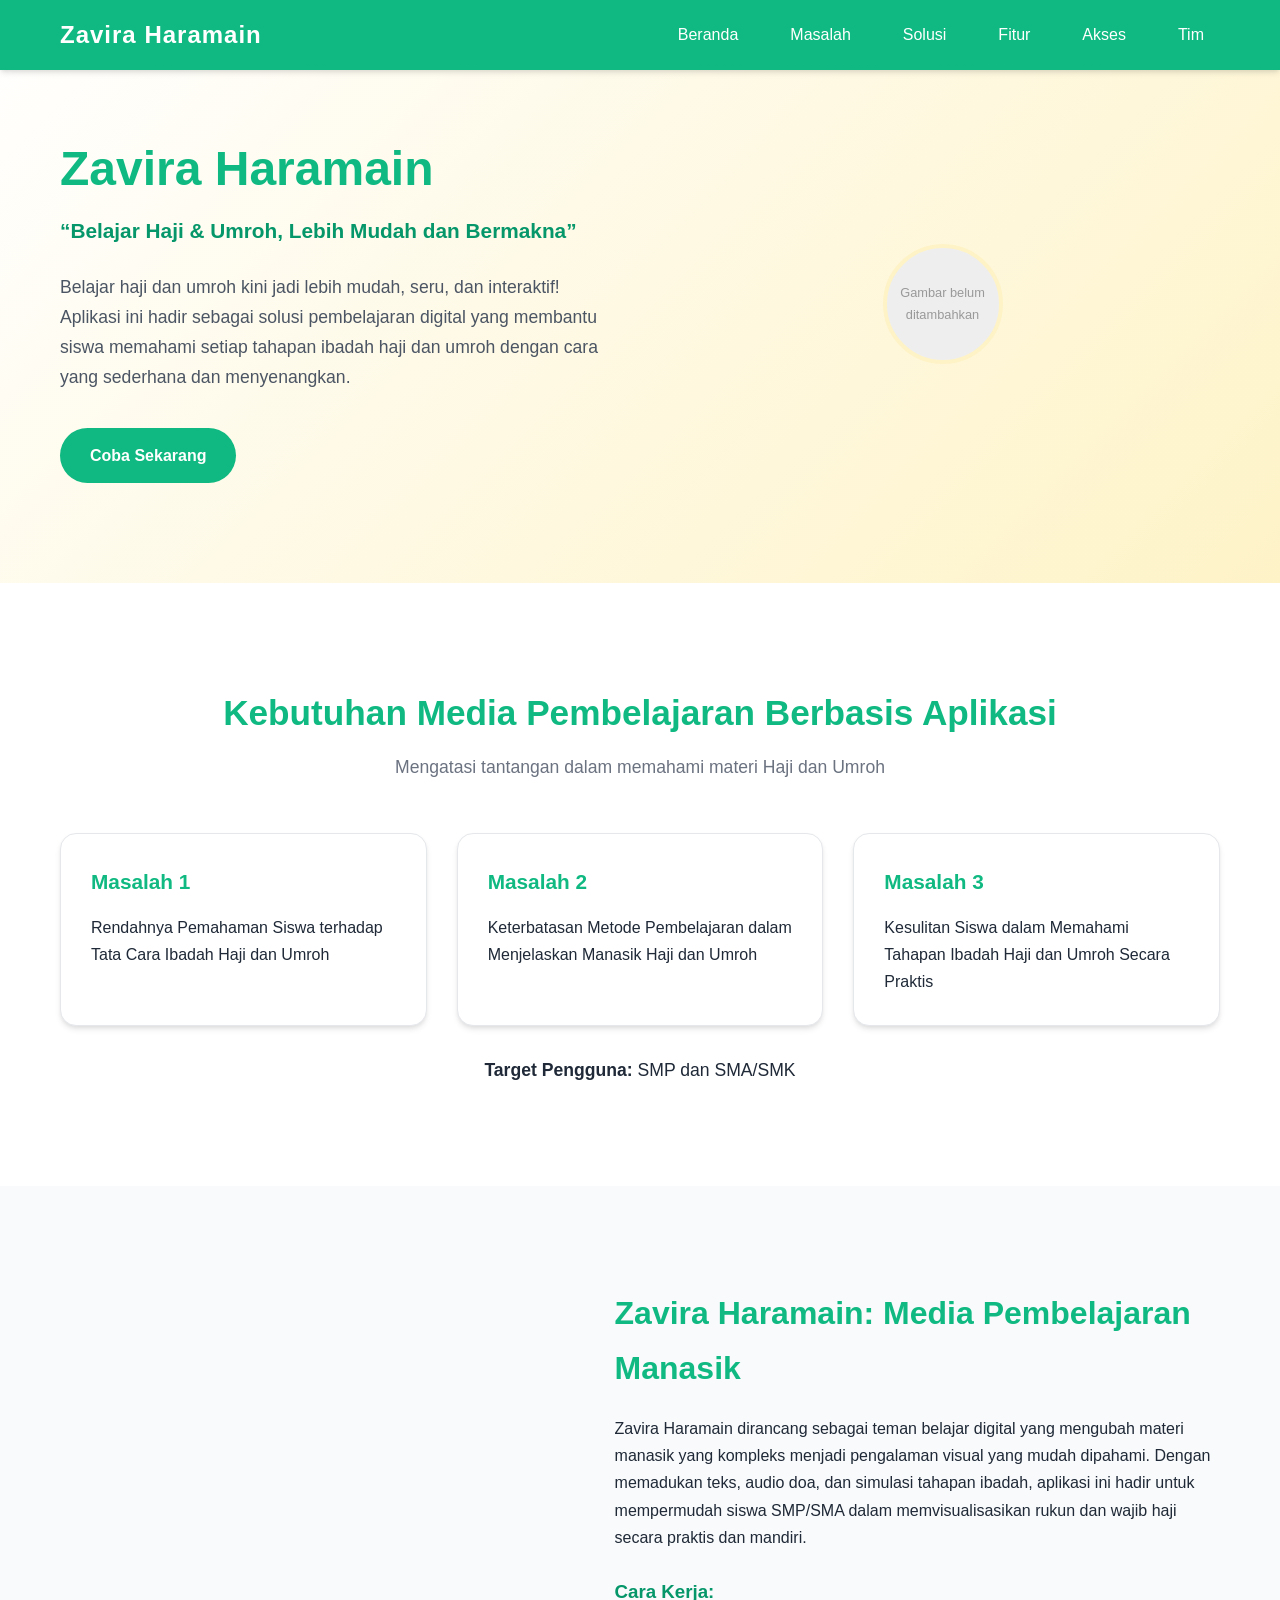
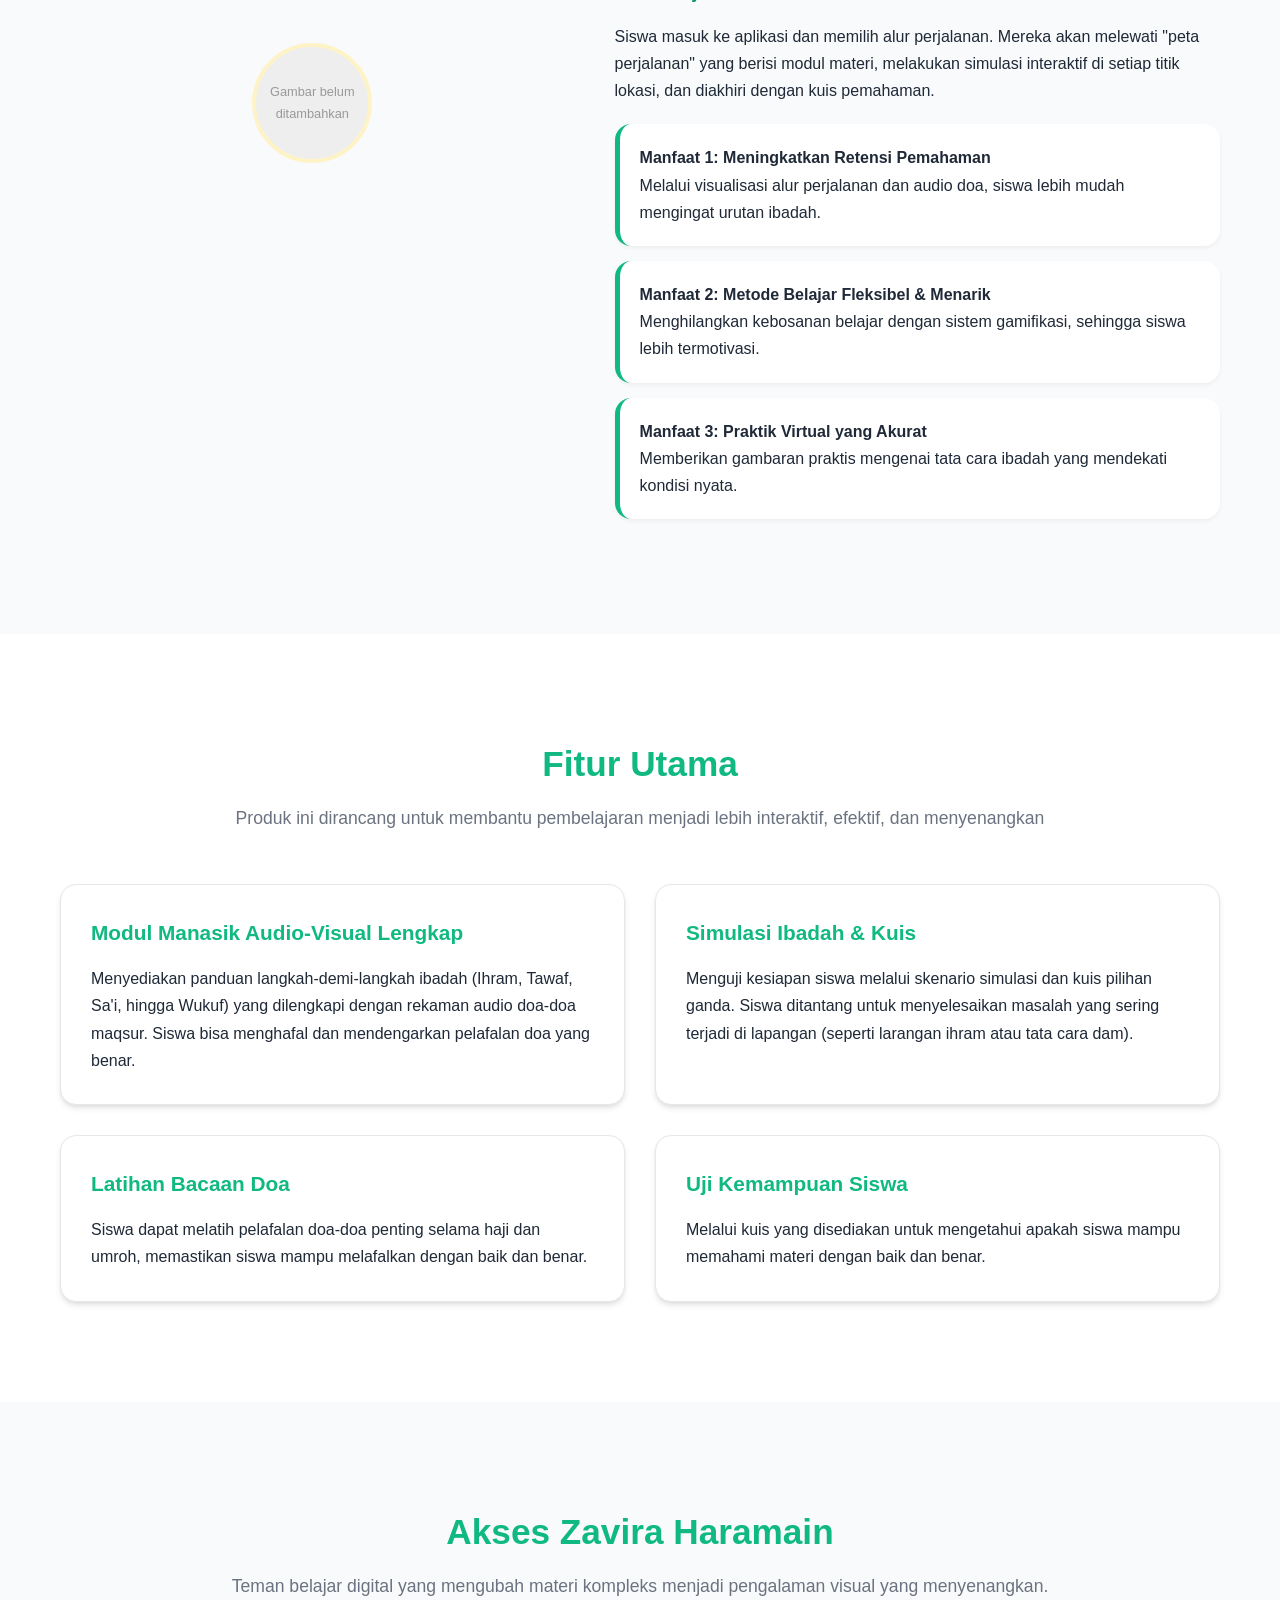
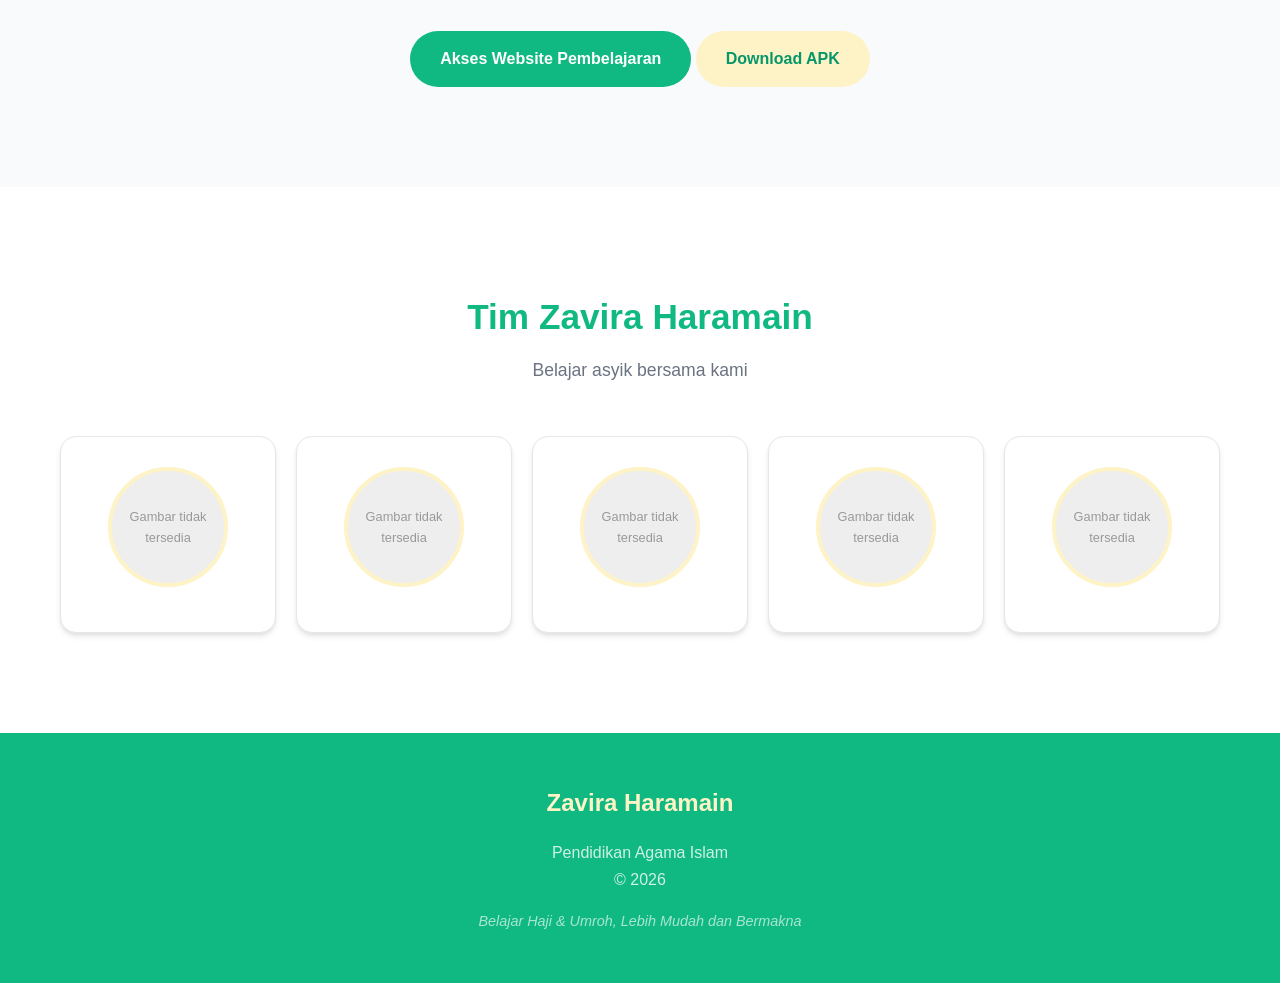
==== commit e9ff0502: "Update index.html" ====
--- a/index.html
+++ b/index.html
@@ -8,6 +8,7 @@
 </head>
 <body>
 
+    <!-- ==================== NAVBAR ==================== -->
     <nav class="navbar">
         <div class="nav-container">
             <a href="#beranda" class="nav-logo">Zavira Haramain</a>
@@ -27,6 +28,7 @@
         </div>
     </nav>
 
+    <!-- ==================== HERO SECTION ==================== -->
     <section id="beranda" class="hero-section">
         <div class="container hero-container">
             <div class="hero-text animate-on-scroll">
@@ -41,6 +43,7 @@
         </div>
     </section>
 
+    <!-- ==================== MASALAH SECTION ==================== -->
     <section id="masalah" class="section">
         <div class="container">
             <h2 class="section-title animate-on-scroll">Kebutuhan Media Pembelajaran Berbasis Aplikasi</h2>
@@ -63,6 +66,7 @@
         </div>
     </section>
 
+    <!-- ==================== SOLUSI SECTION ==================== -->
     <section id="solusi" class="section section-alt">
         <div class="container solusi-container">
             <div class="solusi-image animate-on-scroll">
@@ -93,6 +97,7 @@
         </div>
     </section>
 
+    <!-- ==================== FITUR SECTION ==================== -->
     <section id="fitur" class="section">
         <div class="container">
             <h2 class="section-title animate-on-scroll">Fitur Utama</h2>
@@ -119,6 +124,7 @@
         </div>
     </section>
 
+    <!-- ==================== AKSES PRODUK SECTION ==================== -->
     <section id="akses" class="section section-alt">
         <div class="container text-center animate-on-scroll">
             <h2 class="section-title">Akses Zavira Haramain</h2>
@@ -130,6 +136,7 @@
         </div>
     </section>
 
+    <!-- ==================== TIM SECTION ==================== -->
     <section id="tim" class="section">
         <div class="container">
             <h2 class="section-title animate-on-scroll">Tim Zavira Haramain</h2>
@@ -165,6 +172,7 @@
         </div>
     </section>
 
+    <!-- ==================== FOOTER ==================== -->
     <footer class="footer">
         <div class="container">
             <h3>Zavira Haramain</h3>
--- a/style.css
+++ b/style.css
@@ -1,460 +1,228 @@
-/* =======================================================
-   VARIABEL WARNA (SILAKAN GANTI SESUAI KEBUTUHAN)
-======================================================= */
+/* ==================== VARIABEL WARNA (TEMA BARU) ==================== */
 :root {
-    --primary: #059669; /* Hijau Utama */
-    --secondary: #047857; /* Hijau Tua */
-    --accent: #F59E0B; /* Kuning/Emas (Aksen) */
-    --bg-main: #F9FAFB; /* Abu-abu sangat terang (Latar Belakang Utama) */
-    --bg-card: #FFFFFF; /* Putih (Latar Kartu) */
-    --text-main: #1F2937; /* Abu-abu gelap (Teks Utama) */
-    --text-secondary: #4B5563; /* Abu-abu medium (Teks Sekunder) */
-}
-
-/* =======================================================
-   RESET & PENGATURAN DASAR
-======================================================= */
+    --warna-utama: #10B981;         /* Hijau Zamrud Cerah */
+    --warna-sekunder: #FEF3C7;      /* Cream Lembut */
+    --warna-aksen: #059669;         /* Hijau Gelap untuk Tombol/Hover */
+    --warna-bg-utama: #FFFFFF;      /* Putih */
+    --warna-bg-section: #F9FAFB;    /* Putih Tulang / Abu sangat muda */
+    --warna-bg-card: #FFFFFF;       /* Putih */
+    --warna-teks-utama: #1F2937;    /* Abu-abu Gelap */
+    --warna-teks-sekunder: #FFFFFF; /* Putih */
+    
+    /* Variabel Ukuran & Efek */
+    --radius: 16px;                 /* Lebih melengkung & modern */
+    --shadow: 0 4px 6px -1px rgba(0, 0, 0, 0.1), 0 2px 4px -1px rgba(0, 0, 0, 0.06);
+    --shadow-hover: 0 10px 15px -3px rgba(0, 0, 0, 0.1), 0 4px 6px -2px rgba(0, 0, 0, 0.05);
+    --transisi: all 0.3s ease;
+}
+
+/* ==================== RESET DASAR ==================== */
 * {
     margin: 0;
     padding: 0;
     box-sizing: border-box;
-    font-family: system-ui, -apple-system, sans-serif;
-    scroll-behavior: smooth;
 }
 
 body {
-    background-color: var(--bg-main);
-    color: var(--text-main);
-    line-height: 1.6;
-}
-
-img {
-    max-width: 100%;
-    height: auto;
-    object-fit: cover;
-    border-radius: 8px;
-}
-
-/* Fallback untuk gambar error diset lewat JS, tapi bg ini jaga-jaga */
-img.error-fallback {
-    background-color: #E5E7EB;
-    display: flex;
-    align-items: center;
-    justify-content: center;
-}
-
-/* =======================================================
-   NAVBAR
-======================================================= */
+    font-family: -apple-system, BlinkMacSystemFont, "Segoe UI", Roboto, "Helvetica Neue", Arial, sans-serif;
+    background-color: var(--warna-bg-utama);
+    color: var(--warna-teks-utama);
+    line-height: 1.7;
+}
+
+/* ==================== LAYOUT UMUM ==================== */
+.container {
+    max-width: 1200px;
+    margin: 0 auto;
+    padding: 0 20px;
+}
+
+.section { padding: 100px 0; }
+.section-alt { background-color: var(--warna-bg-section); }
+
+.section-title {
+    text-align: center;
+    font-size: 2.2rem;
+    color: var(--warna-utama);
+    margin-bottom: 10px;
+    font-weight: 700;
+}
+
+.section-subtitle {
+    text-align: center;
+    font-size: 1.1rem;
+    margin-bottom: 50px;
+    color: #6B7280;
+}
+
+.text-center { text-align: center; }
+
+/* ==================== NAVBAR ==================== */
 .navbar {
+    background-color: var(--warna-utama);
     position: fixed;
     top: 0;
     width: 100%;
-    background-color: var(--bg-card);
-    padding: 1rem 2rem;
+    z-index: 1000;
+    box-shadow: var(--shadow);
+}
+
+.nav-container {
+    max-width: 1200px;
+    margin: 0 auto;
+    padding: 0 20px;
     display: flex;
     justify-content: space-between;
     align-items: center;
-    box-shadow: 0 2px 10px rgba(0,0,0,0.1);
-    z-index: 1000;
-}
-
-.logo {
+    height: 70px;
+}
+
+.nav-logo {
+    color: var(--warna-teks-sekunder);
     font-size: 1.5rem;
     font-weight: bold;
-    color: var(--primary);
-}
-
-.nav-links {
-    list-style: none;
-    display: flex;
-    gap: 1.5rem;
-}
-
-.nav-links li a {
     text-decoration: none;
-    color: var(--text-main);
+    letter-spacing: 1px;
+}
+
+.nav-menu { display: flex; list-style: none; gap: 20px; }
+
+.nav-link {
+    color: var(--warna-teks-sekunder);
+    text-decoration: none;
     font-weight: 500;
-    transition: color 0.3s ease;
-}
-
-.nav-links li a:hover {
-    color: var(--primary);
-}
-
-.nav-akses {
-    background-color: var(--primary);
-    color: white !important;
-    padding: 0.5rem 1rem;
-    border-radius: 5px;
-}
-
-.nav-akses:hover {
-    background-color: var(--secondary);
-}
-
-/* Hamburger Menu (Mobile) */
-.hamburger {
-    display: none;
+    transition: var(--transisi);
+    padding: 8px 16px;
+    border-radius: 50px;
+}
+
+.nav-link:hover {
+    background-color: var(--warna-sekunder);
+    color: var(--warna-aksen);
+}
+
+.hamburger { display: none; cursor: pointer; background: transparent; border: none; }
+.bar { display: block; width: 25px; height: 3px; margin: 5px auto; background-color: var(--warna-teks-sekunder); transition: var(--transisi); }
+
+/* ==================== HERO SECTION ==================== */
+.hero-section {
+    padding-top: 140px;
+    padding-bottom: 100px;
+    background: linear-gradient(135deg, var(--warna-bg-utama) 0%, var(--warna-sekunder) 100%);
+}
+
+.hero-container { display: flex; align-items: center; gap: 50px; }
+.hero-text { flex: 1; }
+.hero-text h1 { font-size: 3rem; color: var(--warna-utama); margin-bottom: 15px; line-height: 1.2; }
+.hero-text .tagline { font-size: 1.3rem; color: var(--warna-aksen); font-weight: bold; margin-bottom: 25px; }
+.hero-text .deskripsi { margin-bottom: 35px; font-size: 1.1rem; color: #4B5563; }
+.hero-image { flex: 1; display: flex; justify-content: center; }
+.hero-image img { max-width: 100%; height: auto; border-radius: var(--radius); box-shadow: var(--shadow-hover); }
+
+/* ==================== CARD GRID ==================== */
+.card-grid-3 { display: grid; grid-template-columns: repeat(3, 1fr); gap: 30px; }
+.card-grid-4 { display: grid; grid-template-columns: repeat(2, 1fr); gap: 30px; }
+.card-grid-5 { display: grid; grid-template-columns: repeat(auto-fit, minmax(150px, 1fr)); gap: 20px; }
+
+.card {
+    background-color: var(--warna-bg-card);
+    padding: 30px;
+    border-radius: var(--radius);
+    box-shadow: var(--shadow);
+    transition: var(--transisi);
+    border: 1px solid #E5E7EB;
+}
+
+.card:hover { transform: translateY(-8px); box-shadow: var(--shadow-hover); border-color: var(--warna-utama); }
+.card h3 { color: var(--warna-utama); margin-bottom: 15px; font-size: 1.3rem; }
+
+/* ==================== SOLUSI SECTION ==================== */
+.solusi-container { display: flex; gap: 50px; align-items: center; }
+.solusi-image { flex: 1; }
+.solusi-image img { width: 100%; border-radius: var(--radius); box-shadow: var(--shadow); }
+.solusi-text { flex: 1.2; }
+.solusi-text h2 { color: var(--warna-utama); margin-bottom: 20px; font-size: 2rem; }
+.solusi-text h3 { color: var(--warna-aksen); margin-top: 25px; margin-bottom: 15px; }
+.manfaat-item { background-color: var(--warna-bg-utama); padding: 20px; border-radius: var(--radius); margin-bottom: 15px; border-left: 5px solid var(--warna-utama); box-shadow: 0 2px 4px rgba(0,0,0,0.05); }
+
+/* ==================== TOMBOL ==================== */
+.btn {
+    display: inline-block;
+    padding: 14px 30px;
+    font-size: 1rem;
+    font-weight: bold;
+    text-decoration: none;
+    border-radius: 50px;
+    transition: var(--transisi);
     cursor: pointer;
-}
-
-.bar {
-    display: block;
-    width: 25px;
-    height: 3px;
-    margin: 5px auto;
-    background-color: var(--text-main);
-    transition: all 0.3s ease;
-}
-
-/* =======================================================
-   UTILITY CLASSES & KOMPONEN UMUM
-======================================================= */
-.section-padding {
-    padding: 5rem 2rem;
-}
-
-.section-title {
     text-align: center;
-    margin-bottom: 3rem;
-}
-
-.section-title h2 {
-    color: var(--primary);
-    font-size: 2rem;
-    margin-bottom: 0.5rem;
-}
-
-.btn-primary {
-    display: inline-block;
-    background-color: var(--primary);
-    color: white;
-    padding: 0.8rem 1.5rem;
-    text-decoration: none;
-    border-radius: 8px;
-    font-weight: bold;
-    transition: background-color 0.3s;
-    border: none;
-    cursor: pointer;
-}
-
-.btn-primary:hover {
-    background-color: var(--secondary);
-}
-
-.text-center {
-    text-align: center;
-}
-
-/* =======================================================
-   LANDING PAGE (HERO, MASALAH, SOLUSI)
-======================================================= */
-.hero {
-    display: flex;
-    align-items: center;
-    justify-content: space-between;
-    padding: 8rem 2rem 4rem;
-    gap: 2rem;
-}
-
-.hero-text {
-    flex: 1;
-}
-
-.hero-text h1 {
-    font-size: 3rem;
-    color: var(--primary);
-}
-
-.hero-text h2 {
-    font-size: 1.5rem;
-    color: var(--accent);
-    margin-bottom: 1rem;
-}
-
-.hero-text p {
-    margin-bottom: 2rem;
-    color: var(--text-secondary);
-}
-
-.hero-image {
-    flex: 1;
-    text-align: center;
-}
-
-/* Grid Kartu Umum (Masalah & Fitur) */
-.card-grid {
-    display: grid;
-    grid-template-columns: repeat(auto-fit, minmax(280px, 1fr));
-    gap: 2rem;
-    max-width: 1100px;
-    margin: 0 auto;
-}
-
-.card {
-    background-color: var(--bg-card);
-    padding: 2rem;
-    border-radius: 12px;
-    box-shadow: 0 4px 6px rgba(0,0,0,0.05);
-    transition: transform 0.3s ease, box-shadow 0.3s ease;
-}
-
-.card:hover {
-    transform: translateY(-5px);
-    box-shadow: 0 10px 15px rgba(0,0,0,0.1);
-}
-
-.card h3 {
-    color: var(--primary);
-    margin-bottom: 1rem;
-}
-
-/* Layout Solusi */
-.solusi-container {
-    display: flex;
-    align-items: center;
-    gap: 3rem;
-    max-width: 1100px;
-    margin: 0 auto;
-}
-
-.solusi-image, .solusi-text {
-    flex: 1;
-}
-
-.solusi-text ul {
-    list-style: none;
-    margin-top: 1rem;
-}
-
-.solusi-text li {
-    margin-bottom: 0.5rem;
-}
-
-/* Tim Grid */
-.team-grid {
-    display: grid;
-    grid-template-columns: repeat(auto-fit, minmax(200px, 1fr));
-    gap: 2rem;
-    max-width: 1100px;
-    margin: 0 auto;
-    text-align: center;
-}
-
-.team-card img {
-    width: 120px;
-    height: 120px;
-    border-radius: 50%;
-    margin-bottom: 1rem;
-    border: 4px solid var(--primary);
-}
-
-/* Footer */
-footer {
-    background-color: var(--secondary);
-    color: white;
-    text-align: center;
-    padding: 3rem 1rem;
-}
-
-/* =======================================================
-   HALAMAN BELAJAR (LMS)
-======================================================= */
-.lms-body {
-    background-color: var(--bg-main);
-}
-
-.lms-header {
-    background-color: var(--primary);
-    color: white;
-    padding: 2rem;
-    text-align: center;
-}
-
-.btn-back {
-    color: var(--accent);
-    text-decoration: none;
-    font-weight: bold;
-    display: block;
-    margin-bottom: 1rem;
-}
-
-.lms-container {
-    display: flex;
-    max-width: 1200px;
-    margin: 2rem auto;
-    gap: 2rem;
-    padding: 0 1rem;
-}
-
-.toggle-sidebar {
-    display: none;
-    background-color: var(--primary);
-    color: white;
-    padding: 0.8rem;
-    border: none;
-    border-radius: 5px;
-    cursor: pointer;
-    margin-bottom: 1rem;
-    width: 100%;
-    text-align: left;
-    font-weight: bold;
-}
-
-.lms-sidebar {
-    width: 250px;
-    background-color: var(--bg-card);
-    padding: 1.5rem;
-    border-radius: 12px;
-    box-shadow: 0 4px 6px rgba(0,0,0,0.05);
-    height: fit-content;
-}
-
-.bab-list {
-    list-style: none;
-    margin-top: 1rem;
-}
-
-.bab-list li {
-    margin-bottom: 0.5rem;
-}
-
-.bab-list a {
-    text-decoration: none;
-    color: var(--text-main);
-    display: block;
-    padding: 0.8rem;
-    border-radius: 5px;
-    transition: background 0.3s;
-}
-
-.bab-list a:hover, .bab-list a.active {
-    background-color: var(--primary);
-    color: white;
-}
-
-.lms-content {
-    flex: 1;
-    background-color: var(--bg-card);
-    padding: 2rem;
-    border-radius: 12px;
-    box-shadow: 0 4px 6px rgba(0,0,0,0.05);
-}
-
-.materi-section {
-    margin-bottom: 2rem;
-}
-
-.materi-img {
-    margin: 1.5rem 0;
-}
-
-.iframe-container {
-    position: relative;
-    width: 100%;
-    padding-bottom: 56.25%; /* Ratio 16:9 */
-    height: 0;
-    margin-top: 1.5rem;
-}
-
-.iframe-container iframe {
-    position: absolute;
-    top: 0;
-    left: 0;
-    width: 100%;
-    height: 100%;
-    border-radius: 8px;
-    border: none;
-}
-
-.action-card {
-    background-color: var(--bg-main);
-    padding: 1.5rem;
-    border-radius: 8px;
-    border-left: 5px solid var(--accent);
-    margin-top: 1.5rem;
-}
-
-.divider {
-    border: 0;
-    height: 1px;
-    background-color: #E5E7EB;
-    margin: 3rem 0;
-}
-
-/* =======================================================
-   ANIMASI SCROLL MUNCUL
-======================================================= */
-.fade-in {
-    opacity: 0;
-    transform: translateY(30px);
-    transition: opacity 0.8s ease, transform 0.8s ease;
-}
-
-.fade-in.appear {
-    opacity: 1;
-    transform: translateY(0);
-}
-
-/* =======================================================
-   RESPONSIVE DESIGN (MOBILE & TABLET)
-======================================================= */
+}
+
+.btn-primary { background-color: var(--warna-utama); color: var(--warna-teks-sekunder); }
+.btn-primary:hover { background-color: var(--warna-aksen); transform: scale(1.05); color: white;}
+.btn-secondary { background-color: var(--warna-sekunder); color: var(--warna-aksen); border: none; }
+.btn-secondary:hover { background-color: #FDE68A; transform: scale(1.05); }
+
+/* ==================== TIM SECTION ==================== */
+.tim-card { text-align: center; padding: 30px 15px; }
+.tim-card img { width: 120px; height: 120px; object-fit: cover; border-radius: 50%; margin-bottom: 15px; border: 4px solid var(--warna-sekunder); }
+.tim-card h3 { font-size: 1.1rem; margin-bottom: 5px; color: var(--warna-utama); }
+.tim-card p { font-size: 0.9rem; color: #6B7280; }
+.img-fallback { width: 120px; height: 120px; border-radius: 50%; background-color: #eee; margin: 0 auto 15px auto; display: flex; align-items: center; justify-content: center; font-size: 0.8rem; color: #999; text-align: center; padding: 10px; border: 4px solid var(--warna-sekunder);}
+
+
+/* ==================== FOOTER ==================== */
+.footer { background-color: var(--warna-utama); color: var(--warna-teks-sekunder); text-align: center; padding: 50px 0; }
+.footer h3 { color: var(--warna-sekunder); margin-bottom: 15px; font-size: 1.5rem; }
+.footer p { color: rgba(255,255,255,0.8); }
+
+/* ==================== ANIMASI SCROLL ==================== */
+.animate-on-scroll { opacity: 0; transform: translateY(30px); transition: opacity 0.6s ease-out, transform 0.6s ease-out; }
+.animate-on-scroll.visible { opacity: 1; transform: translateY(0); }
+
+/* ==================== LAYOUT LMS (belajar.html) ==================== */
+.lms-container { display: flex; margin-top: 70px; min-height: calc(100vh - 70px); }
+.sidebar { width: 300px; background-color: var(--warna-bg-section); color: var(--warna-teks-utama); padding: 30px 20px; border-right: 1px solid #E5E7EB; overflow-y: auto; }
+.sidebar h2 { font-size: 1.3rem; margin-bottom: 20px; color: var(--warna-utama); border-bottom: 2px solid var(--warna-sekunder); padding-bottom: 10px; }
+.sidebar ul { list-style: none; }
+.sidebar li { margin-bottom: 8px; }
+.sidebar a { color: var(--warna-teks-utama); text-decoration: none; display: block; padding: 10px 15px; border-radius: 8px; transition: var(--transisi); font-size: 0.95rem; font-weight: 500;}
+.sidebar a:hover, .sidebar a.active-link { background-color: var(--warna-sekunder); color: var(--warna-aksen); }
+
+.lms-content { flex: 1; padding: 50px; background-color: var(--warna-bg-utama); }
+.lms-header { margin-bottom: 40px; padding-bottom: 20px; border-bottom: 2px solid var(--warna-sekunder); text-align: center;}
+.lms-header h1 { color: var(--warna-utama); font-size: 2.5rem; margin-bottom: 15px;}
+
+/* CSS UNTUK MENYEMBUNYIKAN/MENAMPILKAN BAB (TAB LOGIC) */
+.bab-section { 
+    display: none; 
+    animation: fadeIn 0.5s; 
+}
+.bab-section.active { display: block; }
+.welcome-lms { display: block; text-align: center; padding: 50px 0; animation: fadeIn 0.5s; }
+
+@keyframes fadeIn { from { opacity: 0; transform: translateY(10px); } to { opacity: 1; transform: translateY(0); } }
+
+.bab-section h2 { color: var(--warna-utama); margin-bottom: 30px; font-size: 2rem; border-bottom: 3px solid var(--warna-sekunder); padding-bottom: 10px; display: inline-block;}
+.sub-bab { background: var(--warna-bg-card); padding: 30px; border-radius: var(--radius); box-shadow: var(--shadow); margin-bottom: 30px; border: 1px solid #E5E7EB;}
+.sub-bab h3 { color: var(--warna-aksen); margin-bottom: 20px; font-size: 1.4rem; }
+.sub-bab p { margin-bottom: 15px; text-align: justify; }
+.sub-bab img { max-width: 100%; height: auto; border-radius: 8px; margin: 20px 0; box-shadow: var(--shadow); display: block;}
+
+.sidebar-toggle { display: none; position: fixed; bottom: 20px; right: 20px; background-color: var(--warna-utama); color: white; border: none; padding: 15px 20px; border-radius: 50px; font-size: 1.2rem; cursor: pointer; z-index: 999; box-shadow: var(--shadow-hover); }
+
+/* ==================== RESPONSIVE MOBILE ==================== */
 @media (max-width: 768px) {
-    /* Navbar Responsive */
-    .nav-links {
-        position: fixed;
-        right: -100%;
-        top: 60px;
-        flex-direction: column;
-        background-color: var(--bg-card);
-        width: 100%;
-        text-align: center;
-        transition: 0.3s;
-        box-shadow: 0 10px 10px rgba(0,0,0,0.1);
-        padding: 2rem 0;
-    }
-
-    .nav-links.active {
-        right: 0;
-    }
-
-    .hamburger {
-        display: block;
-    }
-
-    .hamburger.active .bar:nth-child(2) {
-        opacity: 0;
-    }
-    .hamburger.active .bar:nth-child(1) {
-        transform: translateY(8px) rotate(45deg);
-    }
-    .hamburger.active .bar:nth-child(3) {
-        transform: translateY(-8px) rotate(-45deg);
-    }
-
-    /* Layout Responsive */
-    .hero, .solusi-container {
-        flex-direction: column;
-        text-align: center;
-        padding-top: 6rem;
-    }
-
-    /* LMS Responsive */
-    .lms-container {
-        flex-direction: column;
-    }
+    .nav-menu { position: fixed; left: -100%; top: 70px; flex-direction: column; background-color: var(--warna-utama); width: 100%; text-align: center; transition: 0.3s; padding: 20px 0; box-shadow: 0 10px 10px rgba(0,0,0,0.1); }
+    .nav-menu.active { left: 0; }
+    .hamburger { display: block; }
+    .hero-container { flex-direction: column-reverse; text-align: center; }
+    .card-grid-3, .card-grid-4, .card-grid-5 { grid-template-columns: 1fr; }
+    .solusi-container { flex-direction: column; }
     
-    .toggle-sidebar {
-        display: block;
-    }
-
-    .lms-sidebar {
-        width: 100%;
-        display: none; /* Disembunyikan dulu di mobile, dibuka lewat JS */
-    }
-
-    .lms-sidebar.show {
-        display: block;
-    }
-}
+    .lms-container { flex-direction: column; }
+    .sidebar { width: 100%; position: fixed; top: 70px; left: -100%; height: calc(100vh - 70px); z-index: 900; transition: 0.3s; background-color: white;}
+    .sidebar.active { left: 0; }
+    .sidebar-toggle { display: block; }
+    .lms-content { padding: 20px; }
+}
